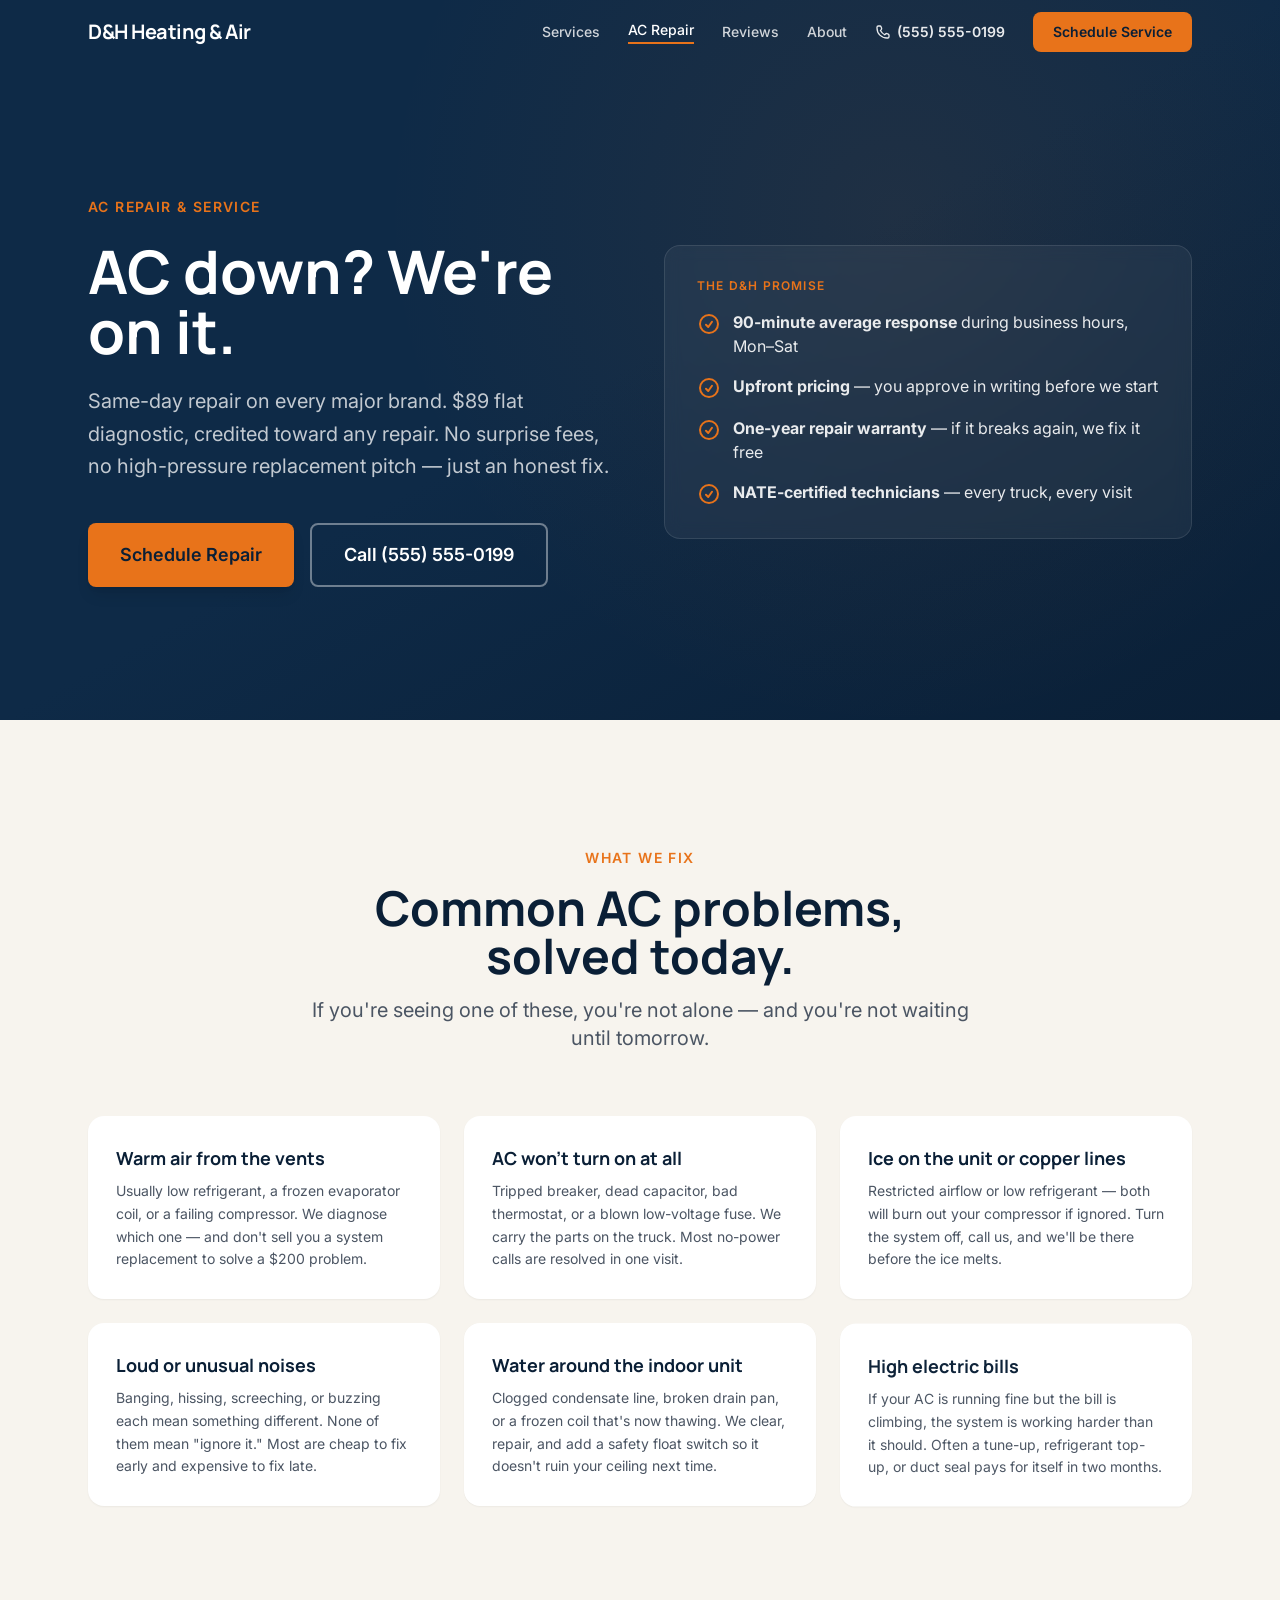
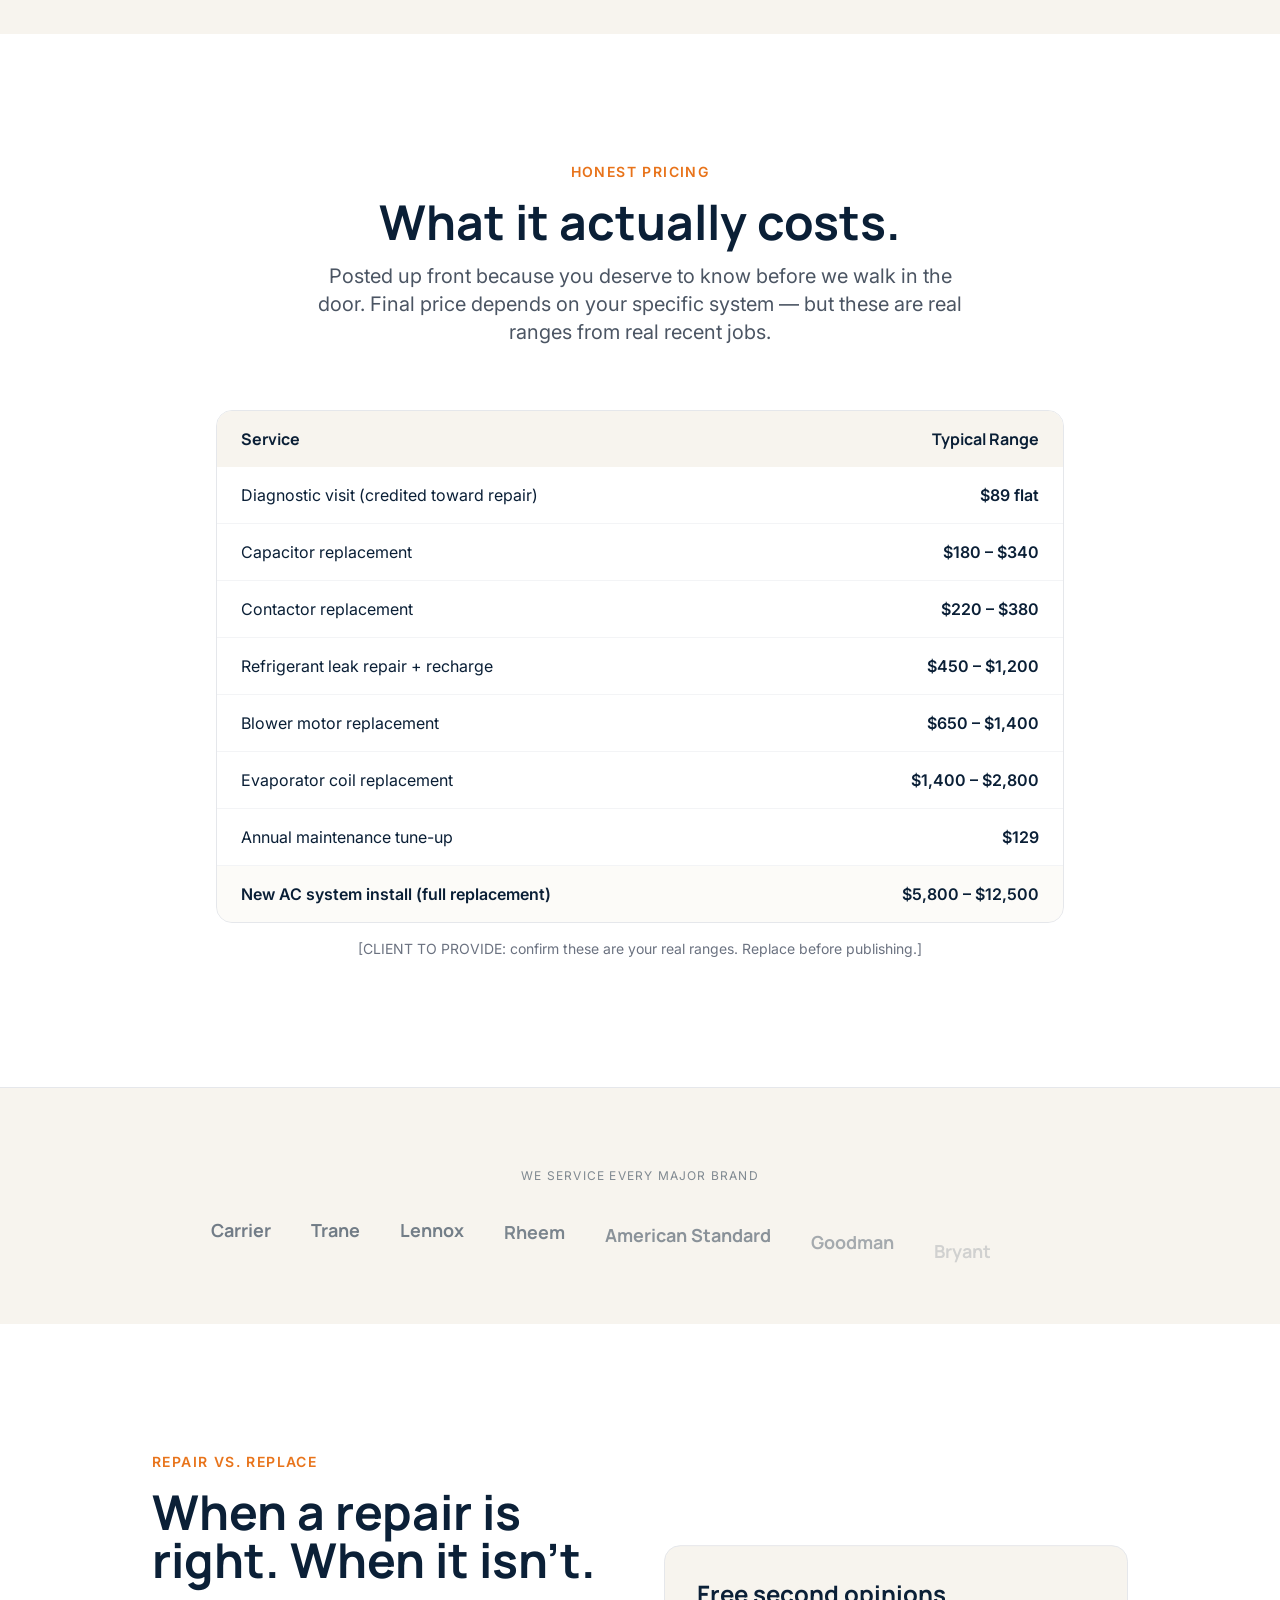
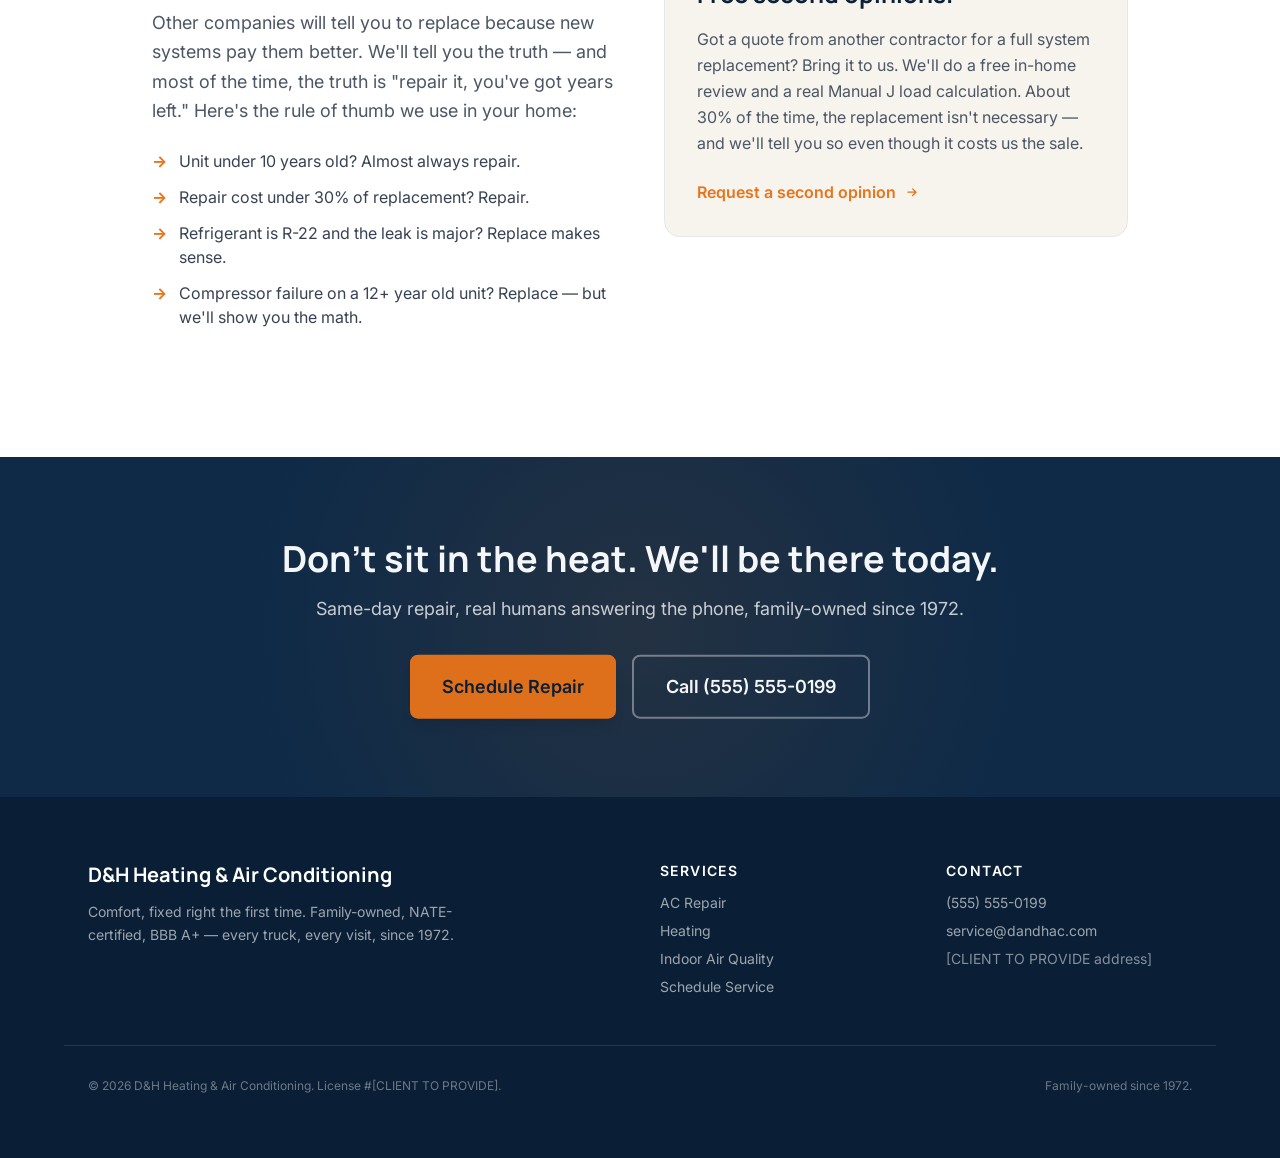
==== projects/dandhac/ac-repair.html @ 397e99d6 "Add dandhac.com redesign — 3-page HVAC trust direction Three pages share a common header/footer/desi" ====
<!DOCTYPE html>
<html lang="en">
<head>
  <meta charset="UTF-8" />
  <meta name="viewport" content="width=device-width, initial-scale=1.0" />
  <meta name="description" content="Same-day AC repair on every major brand. $89 flat diagnostic. NATE-certified technicians. Family-owned since 1972." />
  <title>AC Repair — D&H Heating & Air Conditioning</title>

  <link rel="preconnect" href="https://fonts.googleapis.com" />
  <link rel="preconnect" href="https://fonts.gstatic.com" crossorigin />
  <link href="https://fonts.googleapis.com/css2?family=Manrope:wght@600;700;800&family=Inter:wght@400;500;600;700&display=swap" rel="stylesheet" />

  <link rel="stylesheet" href="./styles.css" />

  <style>
    html { scroll-behavior: smooth; }
    body { font-family: 'Inter', system-ui, sans-serif; background: #F7F4EE; color: #0A1F36; }
    .font-display { font-family: 'Manrope', system-ui, sans-serif; }
    #site-header { transition: background-color 250ms ease, backdrop-filter 250ms ease, border-color 250ms ease; }
    #site-header.scrolled { background-color: rgba(0,0,0,0.55); backdrop-filter: blur(12px); border-bottom-color: rgba(255,255,255,0.08); }
    @media (prefers-reduced-motion: reduce) {
      *, *::before, *::after { animation-duration: 0.01ms !important; transition-duration: 0.01ms !important; scroll-behavior: auto !important; }
      [data-anim], [data-reveal], [data-reveal] *, [data-stagger] > * { opacity: 1 !important; transform: none !important; }
    }
  </style>
</head>
<body class="antialiased">

<!-- HEADER (shared) -->
<header id="site-header" class="fixed top-0 inset-x-0 z-50 border-b border-transparent">
  <nav class="max-w-6xl mx-auto px-4 md:px-6 h-16 flex items-center justify-between">
    <a href="./index.html" class="font-display text-xl font-bold text-white tracking-tight">D&amp;H Heating &amp; Air</a>
    <div class="hidden md:flex items-center gap-7">
      <a href="./index.html#services" class="text-white/80 hover:text-white text-sm font-medium">Services</a>
      <a href="./ac-repair.html" class="text-white text-sm font-medium border-b-2 border-brand-accent pb-0.5">AC Repair</a>
      <a href="./index.html#proof" class="text-white/80 hover:text-white text-sm font-medium">Reviews</a>
      <a href="./index.html#about" class="text-white/80 hover:text-white text-sm font-medium">About</a>
      <a href="tel:+15555550199" class="text-white/90 hover:text-white text-sm font-semibold flex items-center gap-1.5">
        <svg class="w-4 h-4" fill="none" stroke="currentColor" viewBox="0 0 24 24"><path stroke-linecap="round" stroke-linejoin="round" stroke-width="2" d="M3 5a2 2 0 012-2h2.28a2 2 0 011.9 1.37l.7 2.09a2 2 0 01-.45 2.02l-1.27 1.27a16 16 0 006.4 6.4l1.27-1.27a2 2 0 012.02-.45l2.09.7A2 2 0 0121 16.72V19a2 2 0 01-2 2h-1C9.6 21 3 14.4 3 6V5z"/></svg>
        (555) 555-0199
      </a>
      <a href="./schedule.html" class="bg-brand-accent text-brand-dark px-5 py-2.5 rounded-lg text-sm font-semibold hover:scale-105 transition-transform duration-200">Schedule Service</a>
    </div>
    <button id="mobile-menu-btn" class="md:hidden text-white p-2 -mr-2" aria-label="Open menu" aria-expanded="false">
      <svg class="w-6 h-6" fill="none" stroke="currentColor" viewBox="0 0 24 24"><path stroke-linecap="round" stroke-linejoin="round" stroke-width="2" d="M4 6h16M4 12h16M4 18h16"/></svg>
    </button>
  </nav>
  <div id="mobile-menu-panel" class="hidden md:hidden bg-brand-dark/95 backdrop-blur border-t border-white/10">
    <div class="px-4 py-4 space-y-1">
      <a href="./index.html#services" class="block py-3 text-white/85 border-b border-white/10">Services</a>
      <a href="./ac-repair.html" class="block py-3 text-white border-b border-white/10">AC Repair</a>
      <a href="./index.html#proof" class="block py-3 text-white/85 border-b border-white/10">Reviews</a>
      <a href="./index.html#about" class="block py-3 text-white/85 border-b border-white/10">About</a>
      <a href="tel:+15555550199" class="block py-3 text-white/85 border-b border-white/10 font-semibold">Call (555) 555-0199</a>
      <a href="./schedule.html" class="block mt-3 bg-brand-accent text-brand-dark text-center px-5 py-3 rounded-lg font-semibold">Schedule Service</a>
    </div>
  </div>
</header>

<!-- HERO — service-specific -->
<section class="relative min-h-[80svh] flex items-center bg-brand-primary text-white overflow-hidden pt-16">
  <div class="absolute inset-0 bg-gradient-to-br from-brand-primary via-brand-primary to-brand-dark"></div>
  <div class="absolute inset-0 opacity-30" style="background-image: radial-gradient(circle at 70% 30%, #E8731A44 0%, transparent 50%);"></div>

  <div class="relative max-w-6xl mx-auto px-4 md:px-6 py-20 md:py-28 w-full grid md:grid-cols-2 gap-12 items-center">
    <div>
      <p class="text-brand-accent text-sm font-semibold uppercase tracking-widest mb-6" data-anim="eyebrow">AC Repair &amp; Service</p>
      <h1 class="font-display text-5xl md:text-6xl font-bold leading-tight mb-6" data-anim="headline">
        AC down? We're on it.
      </h1>
      <p class="text-xl text-white/75 mb-10 leading-relaxed" data-anim="sub">
        Same-day repair on every major brand. $89 flat diagnostic, credited toward any repair. No surprise fees, no high-pressure replacement pitch — just an honest fix.
      </p>
      <div class="flex flex-wrap gap-4" data-anim="cta">
        <a href="./schedule.html" class="inline-flex items-center justify-center bg-brand-accent text-brand-dark font-semibold px-8 py-4 rounded-lg text-lg hover:scale-105 transition-transform shadow-lg min-h-[48px]">
          Schedule Repair
        </a>
        <a href="tel:+15555550199" class="inline-flex items-center justify-center border-2 border-white/40 text-white font-semibold px-8 py-4 rounded-lg text-lg hover:bg-white hover:text-brand-dark transition-colors min-h-[48px]">
          Call (555) 555-0199
        </a>
      </div>
    </div>

    <!-- "Promise" card -->
    <div class="bg-white/5 backdrop-blur border border-white/10 rounded-2xl p-8" data-anim="cta">
      <p class="text-brand-accent text-xs font-semibold uppercase tracking-widest mb-4">The D&amp;H Promise</p>
      <ul class="space-y-4 text-white/90">
        <li class="flex gap-3">
          <svg class="w-6 h-6 flex-shrink-0 mt-0.5" fill="none" stroke="#E8731A" stroke-width="2" viewBox="0 0 24 24"><path stroke-linecap="round" stroke-linejoin="round" d="M9 12.75L11.25 15 15 9.75M21 12a9 9 0 11-18 0 9 9 0 0118 0z"/></svg>
          <div><strong>90-minute average response</strong> during business hours, Mon–Sat</div>
        </li>
        <li class="flex gap-3">
          <svg class="w-6 h-6 flex-shrink-0 mt-0.5" fill="none" stroke="#E8731A" stroke-width="2" viewBox="0 0 24 24"><path stroke-linecap="round" stroke-linejoin="round" d="M9 12.75L11.25 15 15 9.75M21 12a9 9 0 11-18 0 9 9 0 0118 0z"/></svg>
          <div><strong>Upfront pricing</strong> — you approve in writing before we start</div>
        </li>
        <li class="flex gap-3">
          <svg class="w-6 h-6 flex-shrink-0 mt-0.5" fill="none" stroke="#E8731A" stroke-width="2" viewBox="0 0 24 24"><path stroke-linecap="round" stroke-linejoin="round" d="M9 12.75L11.25 15 15 9.75M21 12a9 9 0 11-18 0 9 9 0 0118 0z"/></svg>
          <div><strong>One-year repair warranty</strong> — if it breaks again, we fix it free</div>
        </li>
        <li class="flex gap-3">
          <svg class="w-6 h-6 flex-shrink-0 mt-0.5" fill="none" stroke="#E8731A" stroke-width="2" viewBox="0 0 24 24"><path stroke-linecap="round" stroke-linejoin="round" d="M9 12.75L11.25 15 15 9.75M21 12a9 9 0 11-18 0 9 9 0 0118 0z"/></svg>
          <div><strong>NATE-certified technicians</strong> — every truck, every visit</div>
        </li>
      </ul>
    </div>
  </div>
</section>

<!-- COMMON PROBLEMS -->
<section class="py-24 md:py-32 bg-brand-light">
  <div class="max-w-6xl mx-auto px-4 md:px-6">
    <div class="text-center mb-16 max-w-2xl mx-auto" data-reveal>
      <p class="text-brand-accent text-sm font-semibold uppercase tracking-widest mb-4">What we fix</p>
      <h2 class="font-display text-4xl md:text-5xl font-bold text-brand-dark mb-4">Common AC problems, solved today.</h2>
      <p class="text-xl text-gray-600">If you're seeing one of these, you're not alone — and you're not waiting until tomorrow.</p>
    </div>

    <div class="grid md:grid-cols-2 lg:grid-cols-3 gap-6" data-stagger>
      <article class="bg-white rounded-2xl p-7 shadow-sm hover:shadow-xl hover:-translate-y-1 transition-all duration-300">
        <h3 class="font-display text-lg font-bold text-brand-dark mb-2">Warm air from the vents</h3>
        <p class="text-gray-600 leading-relaxed text-sm">Usually low refrigerant, a frozen evaporator coil, or a failing compressor. We diagnose which one — and don't sell you a system replacement to solve a $200 problem.</p>
      </article>
      <article class="bg-white rounded-2xl p-7 shadow-sm hover:shadow-xl hover:-translate-y-1 transition-all duration-300">
        <h3 class="font-display text-lg font-bold text-brand-dark mb-2">AC won't turn on at all</h3>
        <p class="text-gray-600 leading-relaxed text-sm">Tripped breaker, dead capacitor, bad thermostat, or a blown low-voltage fuse. We carry the parts on the truck. Most no-power calls are resolved in one visit.</p>
      </article>
      <article class="bg-white rounded-2xl p-7 shadow-sm hover:shadow-xl hover:-translate-y-1 transition-all duration-300">
        <h3 class="font-display text-lg font-bold text-brand-dark mb-2">Ice on the unit or copper lines</h3>
        <p class="text-gray-600 leading-relaxed text-sm">Restricted airflow or low refrigerant — both will burn out your compressor if ignored. Turn the system off, call us, and we'll be there before the ice melts.</p>
      </article>
      <article class="bg-white rounded-2xl p-7 shadow-sm hover:shadow-xl hover:-translate-y-1 transition-all duration-300">
        <h3 class="font-display text-lg font-bold text-brand-dark mb-2">Loud or unusual noises</h3>
        <p class="text-gray-600 leading-relaxed text-sm">Banging, hissing, screeching, or buzzing each mean something different. None of them mean "ignore it." Most are cheap to fix early and expensive to fix late.</p>
      </article>
      <article class="bg-white rounded-2xl p-7 shadow-sm hover:shadow-xl hover:-translate-y-1 transition-all duration-300">
        <h3 class="font-display text-lg font-bold text-brand-dark mb-2">Water around the indoor unit</h3>
        <p class="text-gray-600 leading-relaxed text-sm">Clogged condensate line, broken drain pan, or a frozen coil that's now thawing. We clear, repair, and add a safety float switch so it doesn't ruin your ceiling next time.</p>
      </article>
      <article class="bg-white rounded-2xl p-7 shadow-sm hover:shadow-xl hover:-translate-y-1 transition-all duration-300">
        <h3 class="font-display text-lg font-bold text-brand-dark mb-2">High electric bills</h3>
        <p class="text-gray-600 leading-relaxed text-sm">If your AC is running fine but the bill is climbing, the system is working harder than it should. Often a tune-up, refrigerant top-up, or duct seal pays for itself in two months.</p>
      </article>
    </div>
  </div>
</section>

<!-- PRICING TRANSPARENCY -->
<section class="py-24 md:py-32 bg-white">
  <div class="max-w-4xl mx-auto px-4 md:px-6">
    <div class="text-center mb-16" data-reveal>
      <p class="text-brand-accent text-sm font-semibold uppercase tracking-widest mb-4">Honest pricing</p>
      <h2 class="font-display text-4xl md:text-5xl font-bold text-brand-dark mb-4">What it actually costs.</h2>
      <p class="text-xl text-gray-600 max-w-2xl mx-auto">Posted up front because you deserve to know before we walk in the door. Final price depends on your specific system — but these are real ranges from real recent jobs.</p>
    </div>

    <div class="border border-gray-200 rounded-2xl overflow-hidden" data-reveal>
      <table class="w-full text-left">
        <thead class="bg-brand-light">
          <tr>
            <th class="px-6 py-4 font-display font-bold text-brand-dark">Service</th>
            <th class="px-6 py-4 font-display font-bold text-brand-dark text-right">Typical Range</th>
          </tr>
        </thead>
        <tbody class="divide-y divide-gray-100">
          <tr><td class="px-6 py-4">Diagnostic visit (credited toward repair)</td><td class="px-6 py-4 text-right font-semibold">$89 flat</td></tr>
          <tr><td class="px-6 py-4">Capacitor replacement</td><td class="px-6 py-4 text-right font-semibold">$180 – $340</td></tr>
          <tr><td class="px-6 py-4">Contactor replacement</td><td class="px-6 py-4 text-right font-semibold">$220 – $380</td></tr>
          <tr><td class="px-6 py-4">Refrigerant leak repair + recharge</td><td class="px-6 py-4 text-right font-semibold">$450 – $1,200</td></tr>
          <tr><td class="px-6 py-4">Blower motor replacement</td><td class="px-6 py-4 text-right font-semibold">$650 – $1,400</td></tr>
          <tr><td class="px-6 py-4">Evaporator coil replacement</td><td class="px-6 py-4 text-right font-semibold">$1,400 – $2,800</td></tr>
          <tr><td class="px-6 py-4">Annual maintenance tune-up</td><td class="px-6 py-4 text-right font-semibold">$129</td></tr>
          <tr class="bg-brand-light/40"><td class="px-6 py-4 font-semibold">New AC system install (full replacement)</td><td class="px-6 py-4 text-right font-semibold">$5,800 – $12,500</td></tr>
        </tbody>
      </table>
    </div>
    <p class="text-sm text-gray-500 mt-4 text-center">[CLIENT TO PROVIDE: confirm these are your real ranges. Replace before publishing.]</p>
  </div>
</section>

<!-- BRANDS WE SERVICE -->
<section class="py-20 bg-brand-light border-t border-gray-200">
  <div class="max-w-6xl mx-auto px-4 md:px-6">
    <p class="text-center text-xs text-brand-dark/50 uppercase tracking-widest mb-8" data-reveal>We service every major brand</p>
    <div class="flex flex-wrap justify-center items-center gap-x-10 gap-y-4 opacity-80" data-stagger>
      <span class="font-display text-lg font-bold text-brand-dark/70">Carrier</span>
      <span class="font-display text-lg font-bold text-brand-dark/70">Trane</span>
      <span class="font-display text-lg font-bold text-brand-dark/70">Lennox</span>
      <span class="font-display text-lg font-bold text-brand-dark/70">Rheem</span>
      <span class="font-display text-lg font-bold text-brand-dark/70">American Standard</span>
      <span class="font-display text-lg font-bold text-brand-dark/70">Goodman</span>
      <span class="font-display text-lg font-bold text-brand-dark/70">Bryant</span>
      <span class="font-display text-lg font-bold text-brand-dark/70">York</span>
    </div>
  </div>
</section>

<!-- REPAIR vs REPLACE -->
<section class="py-24 md:py-32 bg-white">
  <div class="max-w-5xl mx-auto px-4 md:px-6 grid md:grid-cols-2 gap-12 items-center">
    <div data-reveal>
      <p class="text-brand-accent text-sm font-semibold uppercase tracking-widest mb-4">Repair vs. replace</p>
      <h2 class="font-display text-4xl md:text-5xl font-bold text-brand-dark mb-6 leading-tight">When a repair is right. When it isn't.</h2>
      <p class="text-lg text-gray-600 leading-relaxed mb-6">Other companies will tell you to replace because new systems pay them better. We'll tell you the truth — and most of the time, the truth is "repair it, you've got years left." Here's the rule of thumb we use in your home:</p>
      <ul class="space-y-3 text-gray-700">
        <li class="flex gap-3"><span class="text-brand-accent font-bold">→</span> Unit under 10 years old? Almost always repair.</li>
        <li class="flex gap-3"><span class="text-brand-accent font-bold">→</span> Repair cost under 30% of replacement? Repair.</li>
        <li class="flex gap-3"><span class="text-brand-accent font-bold">→</span> Refrigerant is R-22 and the leak is major? Replace makes sense.</li>
        <li class="flex gap-3"><span class="text-brand-accent font-bold">→</span> Compressor failure on a 12+ year old unit? Replace — but we'll show you the math.</li>
      </ul>
    </div>
    <div class="bg-brand-light rounded-2xl p-8 border border-gray-200" data-reveal>
      <p class="font-display text-2xl font-bold text-brand-dark mb-4">Free second opinions.</p>
      <p class="text-gray-600 leading-relaxed mb-6">Got a quote from another contractor for a full system replacement? Bring it to us. We'll do a free in-home review and a real Manual J load calculation. About 30% of the time, the replacement isn't necessary — and we'll tell you so even though it costs us the sale.</p>
      <a href="./schedule.html" class="inline-flex items-center gap-2 font-semibold text-brand-accent hover:gap-3 transition-all">
        Request a second opinion
        <svg class="w-4 h-4" fill="none" stroke="currentColor" stroke-width="2" viewBox="0 0 24 24"><path stroke-linecap="round" stroke-linejoin="round" d="M13 7l5 5m0 0l-5 5m5-5H6"/></svg>
      </a>
    </div>
  </div>
</section>

<!-- CTA STRIP -->
<section class="py-20 bg-brand-primary text-white relative overflow-hidden">
  <div class="absolute inset-0 opacity-30" style="background-image: radial-gradient(circle at 50% 50%, #E8731A55 0%, transparent 60%);"></div>
  <div class="relative max-w-3xl mx-auto px-4 md:px-6 text-center">
    <h2 class="font-display text-3xl md:text-4xl font-bold mb-4" data-reveal>Don't sit in the heat. We'll be there today.</h2>
    <p class="text-white/80 text-lg mb-8" data-reveal>Same-day repair, real humans answering the phone, family-owned since 1972.</p>
    <div class="flex flex-wrap justify-center gap-4" data-reveal>
      <a href="./schedule.html" class="bg-brand-accent text-brand-dark font-semibold px-8 py-4 rounded-lg text-lg hover:scale-105 transition-transform shadow-lg min-h-[48px] inline-flex items-center">Schedule Repair</a>
      <a href="tel:+15555550199" class="border-2 border-white/40 text-white font-semibold px-8 py-4 rounded-lg text-lg hover:bg-white hover:text-brand-dark transition-colors min-h-[48px] inline-flex items-center">Call (555) 555-0199</a>
    </div>
  </div>
</section>

<!-- FOOTER (shared) -->
<footer class="bg-brand-dark text-white/60 py-16">
  <div class="max-w-6xl mx-auto px-4 md:px-6 grid md:grid-cols-4 gap-10">
    <div class="md:col-span-2">
      <p class="font-display text-xl font-bold text-white mb-3">D&amp;H Heating &amp; Air Conditioning</p>
      <p class="text-sm leading-relaxed max-w-sm">Comfort, fixed right the first time. Family-owned, NATE-certified, BBB A+ — every truck, every visit, since 1972.</p>
    </div>
    <div>
      <p class="text-white font-semibold mb-3 text-sm uppercase tracking-widest">Services</p>
      <ul class="space-y-2 text-sm">
        <li><a href="./ac-repair.html" class="hover:text-white">AC Repair</a></li>
        <li><a href="./index.html#services" class="hover:text-white">Heating</a></li>
        <li><a href="./index.html#services" class="hover:text-white">Indoor Air Quality</a></li>
        <li><a href="./schedule.html" class="hover:text-white">Schedule Service</a></li>
      </ul>
    </div>
    <div>
      <p class="text-white font-semibold mb-3 text-sm uppercase tracking-widest">Contact</p>
      <ul class="space-y-2 text-sm">
        <li><a href="tel:+15555550199" class="hover:text-white">(555) 555-0199</a></li>
        <li><a href="mailto:service@dandhac.com" class="hover:text-white">service@dandhac.com</a></li>
        <li class="text-white/50">[CLIENT TO PROVIDE address]</li>
      </ul>
    </div>
  </div>
  <div class="max-w-6xl mx-auto px-4 md:px-6 mt-12 pt-8 border-t border-white/10 text-xs text-white/40 flex flex-wrap justify-between gap-2">
    <p>© 2026 D&amp;H Heating &amp; Air Conditioning. License #[CLIENT TO PROVIDE].</p>
    <p>Family-owned since 1972.</p>
  </div>
</footer>

<script src="./vendor-gsap.min.js"></script>
<script src="./vendor-scrolltrigger.min.js"></script>
<script src="./main.js"></script>
</body>
</html>
---- projects/dandhac/styles.css ----
*,:after,:before{--tw-border-spacing-x:0;--tw-border-spacing-y:0;--tw-translate-x:0;--tw-translate-y:0;--tw-rotate:0;--tw-skew-x:0;--tw-skew-y:0;--tw-scale-x:1;--tw-scale-y:1;--tw-pan-x: ;--tw-pan-y: ;--tw-pinch-zoom: ;--tw-scroll-snap-strictness:proximity;--tw-gradient-from-position: ;--tw-gradient-via-position: ;--tw-gradient-to-position: ;--tw-ordinal: ;--tw-slashed-zero: ;--tw-numeric-figure: ;--tw-numeric-spacing: ;--tw-numeric-fraction: ;--tw-ring-inset: ;--tw-ring-offset-width:0px;--tw-ring-offset-color:#fff;--tw-ring-color:rgba(59,130,246,.5);--tw-ring-offset-shadow:0 0 #0000;--tw-ring-shadow:0 0 #0000;--tw-shadow:0 0 #0000;--tw-shadow-colored:0 0 #0000;--tw-blur: ;--tw-brightness: ;--tw-contrast: ;--tw-grayscale: ;--tw-hue-rotate: ;--tw-invert: ;--tw-saturate: ;--tw-sepia: ;--tw-drop-shadow: ;--tw-backdrop-blur: ;--tw-backdrop-brightness: ;--tw-backdrop-contrast: ;--tw-backdrop-grayscale: ;--tw-backdrop-hue-rotate: ;--tw-backdrop-invert: ;--tw-backdrop-opacity: ;--tw-backdrop-saturate: ;--tw-backdrop-sepia: ;--tw-contain-size: ;--tw-contain-layout: ;--tw-contain-paint: ;--tw-contain-style: }::backdrop{--tw-border-spacing-x:0;--tw-border-spacing-y:0;--tw-translate-x:0;--tw-translate-y:0;--tw-rotate:0;--tw-skew-x:0;--tw-skew-y:0;--tw-scale-x:1;--tw-scale-y:1;--tw-pan-x: ;--tw-pan-y: ;--tw-pinch-zoom: ;--tw-scroll-snap-strictness:proximity;--tw-gradient-from-position: ;--tw-gradient-via-position: ;--tw-gradient-to-position: ;--tw-ordinal: ;--tw-slashed-zero: ;--tw-numeric-figure: ;--tw-numeric-spacing: ;--tw-numeric-fraction: ;--tw-ring-inset: ;--tw-ring-offset-width:0px;--tw-ring-offset-color:#fff;--tw-ring-color:rgba(59,130,246,.5);--tw-ring-offset-shadow:0 0 #0000;--tw-ring-shadow:0 0 #0000;--tw-shadow:0 0 #0000;--tw-shadow-colored:0 0 #0000;--tw-blur: ;--tw-brightness: ;--tw-contrast: ;--tw-grayscale: ;--tw-hue-rotate: ;--tw-invert: ;--tw-saturate: ;--tw-sepia: ;--tw-drop-shadow: ;--tw-backdrop-blur: ;--tw-backdrop-brightness: ;--tw-backdrop-contrast: ;--tw-backdrop-grayscale: ;--tw-backdrop-hue-rotate: ;--tw-backdrop-invert: ;--tw-backdrop-opacity: ;--tw-backdrop-saturate: ;--tw-backdrop-sepia: ;--tw-contain-size: ;--tw-contain-layout: ;--tw-contain-paint: ;--tw-contain-style: }/*! tailwindcss v3.4.19 | MIT License | https://tailwindcss.com*/*,:after,:before{box-sizing:border-box;border:0 solid #e5e7eb}:after,:before{--tw-content:""}:host,html{line-height:1.5;-webkit-text-size-adjust:100%;-moz-tab-size:4;-o-tab-size:4;tab-size:4;font-family:ui-sans-serif,system-ui,sans-serif,Apple Color Emoji,Segoe UI Emoji,Segoe UI Symbol,Noto Color Emoji;font-feature-settings:normal;font-variation-settings:normal;-webkit-tap-highlight-color:transparent}body{margin:0;line-height:inherit}hr{height:0;color:inherit;border-top-width:1px}abbr:where([title]){-webkit-text-decoration:underline dotted;text-decoration:underline dotted}h1,h2,h3,h4,h5,h6{font-size:inherit;font-weight:inherit}a{color:inherit;text-decoration:inherit}b,strong{font-weight:bolder}code,kbd,pre,samp{font-family:ui-monospace,SFMono-Regular,Menlo,Monaco,Consolas,Liberation Mono,Courier New,monospace;font-feature-settings:normal;font-variation-settings:normal;font-size:1em}small{font-size:80%}sub,sup{font-size:75%;line-height:0;position:relative;vertical-align:baseline}sub{bottom:-.25em}sup{top:-.5em}table{text-indent:0;border-color:inherit;border-collapse:collapse}button,input,optgroup,select,textarea{font-family:inherit;font-feature-settings:inherit;font-variation-settings:inherit;font-size:100%;font-weight:inherit;line-height:inherit;letter-spacing:inherit;color:inherit;margin:0;padding:0}button,select{text-transform:none}button,input:where([type=button]),input:where([type=reset]),input:where([type=submit]){-webkit-appearance:button;background-color:transparent;background-image:none}:-moz-focusring{outline:auto}:-moz-ui-invalid{box-shadow:none}progress{vertical-align:baseline}::-webkit-inner-spin-button,::-webkit-outer-spin-button{height:auto}[type=search]{-webkit-appearance:textfield;outline-offset:-2px}::-webkit-search-decoration{-webkit-appearance:none}::-webkit-file-upload-button{-webkit-appearance:button;font:inherit}summary{display:list-item}blockquote,dd,dl,figure,h1,h2,h3,h4,h5,h6,hr,p,pre{margin:0}fieldset{margin:0}fieldset,legend{padding:0}menu,ol,ul{list-style:none;margin:0;padding:0}dialog{padding:0}textarea{resize:vertical}input::-moz-placeholder,textarea::-moz-placeholder{opacity:1;color:#9ca3af}input::placeholder,textarea::placeholder{opacity:1;color:#9ca3af}[role=button],button{cursor:pointer}:disabled{cursor:default}audio,canvas,embed,iframe,img,object,svg,video{display:block;vertical-align:middle}img,video{max-width:100%;height:auto}[hidden]:where(:not([hidden=until-found])){display:none}.sr-only{position:absolute;width:1px;height:1px;padding:0;margin:-1px;overflow:hidden;clip:rect(0,0,0,0);white-space:nowrap;border-width:0}.fixed{position:fixed}.absolute{position:absolute}.relative{position:relative}.inset-0{inset:0}.inset-x-0{left:0;right:0}.top-0{top:0}.z-10{z-index:10}.z-50{z-index:50}.mx-auto{margin-left:auto;margin-right:auto}.-mr-2{margin-right:-.5rem}.-mt-16{margin-top:-4rem}.mb-1\.5{margin-bottom:.375rem}.mb-10{margin-bottom:2.5rem}.mb-12{margin-bottom:3rem}.mb-16{margin-bottom:4rem}.mb-2{margin-bottom:.5rem}.mb-3{margin-bottom:.75rem}.mb-4{margin-bottom:1rem}.mb-5{margin-bottom:1.25rem}.mb-6{margin-bottom:1.5rem}.mb-8{margin-bottom:2rem}.ml-2{margin-left:.5rem}.mt-0\.5{margin-top:.125rem}.mt-12{margin-top:3rem}.mt-20{margin-top:5rem}.mt-3{margin-top:.75rem}.mt-4{margin-top:1rem}.mt-8{margin-top:2rem}.block{display:block}.flex{display:flex}.inline-flex{display:inline-flex}.table{display:table}.grid{display:grid}.hidden{display:none}.aspect-\[4\/5\]{aspect-ratio:4/5}.h-10{height:2.5rem}.h-12{height:3rem}.h-14{height:3.5rem}.h-16{height:4rem}.h-4{height:1rem}.h-5{height:1.25rem}.h-6{height:1.5rem}.h-7{height:1.75rem}.min-h-\[100svh\]{min-height:100svh}.min-h-\[48px\]{min-height:48px}.min-h-\[80svh\]{min-height:80svh}.w-10{width:2.5rem}.w-12{width:3rem}.w-14{width:3.5rem}.w-4{width:1rem}.w-5{width:1.25rem}.w-6{width:1.5rem}.w-7{width:1.75rem}.w-full{width:100%}.max-w-2xl{max-width:42rem}.max-w-3xl{max-width:48rem}.max-w-4xl{max-width:56rem}.max-w-5xl{max-width:64rem}.max-w-6xl{max-width:72rem}.max-w-sm{max-width:24rem}.max-w-xl{max-width:36rem}.flex-shrink-0{flex-shrink:0}.translate-y-4{--tw-translate-y:1rem}.translate-y-4,.translate-y-6{transform:translate(var(--tw-translate-x),var(--tw-translate-y)) rotate(var(--tw-rotate)) skewX(var(--tw-skew-x)) skewY(var(--tw-skew-y)) scaleX(var(--tw-scale-x)) scaleY(var(--tw-scale-y))}.translate-y-6{--tw-translate-y:1.5rem}.transform{transform:translate(var(--tw-translate-x),var(--tw-translate-y)) rotate(var(--tw-rotate)) skewX(var(--tw-skew-x)) skewY(var(--tw-skew-y)) scaleX(var(--tw-scale-x)) scaleY(var(--tw-scale-y))}.cursor-pointer{cursor:pointer}.resize-none{resize:none}.grid-cols-1{grid-template-columns:repeat(1,minmax(0,1fr))}.grid-cols-2{grid-template-columns:repeat(2,minmax(0,1fr))}.flex-col{flex-direction:column}.flex-wrap{flex-wrap:wrap}.items-start{align-items:flex-start}.items-center{align-items:center}.justify-center{justify-content:center}.justify-between{justify-content:space-between}.gap-1{gap:.25rem}.gap-1\.5{gap:.375rem}.gap-10{gap:2.5rem}.gap-12{gap:3rem}.gap-2{gap:.5rem}.gap-3{gap:.75rem}.gap-4{gap:1rem}.gap-5{gap:1.25rem}.gap-6{gap:1.5rem}.gap-7{gap:1.75rem}.gap-8{gap:2rem}.gap-x-10{-moz-column-gap:2.5rem;column-gap:2.5rem}.gap-y-4{row-gap:1rem}.gap-y-6{row-gap:1.5rem}.-space-x-2>:not([hidden])~:not([hidden]){--tw-space-x-reverse:0;margin-right:calc(-.5rem*var(--tw-space-x-reverse));margin-left:calc(-.5rem*(1 - var(--tw-space-x-reverse)))}.space-y-1>:not([hidden])~:not([hidden]){--tw-space-y-reverse:0;margin-top:calc(.25rem*(1 - var(--tw-space-y-reverse)));margin-bottom:calc(.25rem*var(--tw-space-y-reverse))}.space-y-1\.5>:not([hidden])~:not([hidden]){--tw-space-y-reverse:0;margin-top:calc(.375rem*(1 - var(--tw-space-y-reverse)));margin-bottom:calc(.375rem*var(--tw-space-y-reverse))}.space-y-2>:not([hidden])~:not([hidden]){--tw-space-y-reverse:0;margin-top:calc(.5rem*(1 - var(--tw-space-y-reverse)));margin-bottom:calc(.5rem*var(--tw-space-y-reverse))}.space-y-3>:not([hidden])~:not([hidden]){--tw-space-y-reverse:0;margin-top:calc(.75rem*(1 - var(--tw-space-y-reverse)));margin-bottom:calc(.75rem*var(--tw-space-y-reverse))}.space-y-4>:not([hidden])~:not([hidden]){--tw-space-y-reverse:0;margin-top:calc(1rem*(1 - var(--tw-space-y-reverse)));margin-bottom:calc(1rem*var(--tw-space-y-reverse))}.divide-y>:not([hidden])~:not([hidden]){--tw-divide-y-reverse:0;border-top-width:calc(1px*(1 - var(--tw-divide-y-reverse)));border-bottom-width:calc(1px*var(--tw-divide-y-reverse))}.divide-gray-100>:not([hidden])~:not([hidden]){--tw-divide-opacity:1;border-color:rgb(243 244 246/var(--tw-divide-opacity,1))}.overflow-hidden{overflow:hidden}.rounded{border-radius:.25rem}.rounded-2xl{border-radius:1rem}.rounded-full{border-radius:9999px}.rounded-lg{border-radius:.5rem}.rounded-xl{border-radius:.75rem}.border{border-width:1px}.border-2{border-width:2px}.border-b{border-bottom-width:1px}.border-b-2{border-bottom-width:2px}.border-l-4{border-left-width:4px}.border-t{border-top-width:1px}.border-brand-accent{--tw-border-opacity:1;border-color:rgb(232 115 26/var(--tw-border-opacity,1))}.border-brand-primary{--tw-border-opacity:1;border-color:rgb(14 42 71/var(--tw-border-opacity,1))}.border-gray-200{--tw-border-opacity:1;border-color:rgb(229 231 235/var(--tw-border-opacity,1))}.border-gray-300{--tw-border-opacity:1;border-color:rgb(209 213 219/var(--tw-border-opacity,1))}.border-transparent{border-color:transparent}.border-white\/10{border-color:hsla(0,0%,100%,.1)}.border-white\/20{border-color:hsla(0,0%,100%,.2)}.border-white\/40{border-color:hsla(0,0%,100%,.4)}.border-white\/5{border-color:hsla(0,0%,100%,.05)}.bg-brand-accent{--tw-bg-opacity:1;background-color:rgb(232 115 26/var(--tw-bg-opacity,1))}.bg-brand-accent\/10{background-color:rgba(232,115,26,.1)}.bg-brand-accent\/15{background-color:rgba(232,115,26,.15)}.bg-brand-accent\/30{background-color:rgba(232,115,26,.3)}.bg-brand-accent\/50{background-color:rgba(232,115,26,.5)}.bg-brand-accent\/70{background-color:rgba(232,115,26,.7)}.bg-brand-dark{--tw-bg-opacity:1;background-color:rgb(10 31 54/var(--tw-bg-opacity,1))}.bg-brand-dark\/95{background-color:rgba(10,31,54,.95)}.bg-brand-light{--tw-bg-opacity:1;background-color:rgb(247 244 238/var(--tw-bg-opacity,1))}.bg-brand-light\/40{background-color:hsla(40,36%,95%,.4)}.bg-brand-primary{--tw-bg-opacity:1;background-color:rgb(14 42 71/var(--tw-bg-opacity,1))}.bg-white{--tw-bg-opacity:1;background-color:rgb(255 255 255/var(--tw-bg-opacity,1))}.bg-white\/15{background-color:hsla(0,0%,100%,.15)}.bg-white\/5{background-color:hsla(0,0%,100%,.05)}.bg-gradient-to-br{background-image:linear-gradient(to bottom right,var(--tw-gradient-stops))}.bg-gradient-to-tr{background-image:linear-gradient(to top right,var(--tw-gradient-stops))}.from-brand-primary{--tw-gradient-from:#0e2a47 var(--tw-gradient-from-position);--tw-gradient-to:rgba(14,42,71,0) var(--tw-gradient-to-position);--tw-gradient-stops:var(--tw-gradient-from),var(--tw-gradient-to)}.from-brand-primary\/60{--tw-gradient-from:rgba(14,42,71,.6) var(--tw-gradient-from-position);--tw-gradient-to:rgba(14,42,71,0) var(--tw-gradient-to-position);--tw-gradient-stops:var(--tw-gradient-from),var(--tw-gradient-to)}.via-brand-primary{--tw-gradient-to:rgba(14,42,71,0) var(--tw-gradient-to-position);--tw-gradient-stops:var(--tw-gradient-from),#0e2a47 var(--tw-gradient-via-position),var(--tw-gradient-to)}.via-transparent{--tw-gradient-to:transparent var(--tw-gradient-to-position);--tw-gradient-stops:var(--tw-gradient-from),transparent var(--tw-gradient-via-position),var(--tw-gradient-to)}.to-brand-dark{--tw-gradient-to:#0a1f36 var(--tw-gradient-to-position)}.to-transparent{--tw-gradient-to:transparent var(--tw-gradient-to-position)}.p-2{padding:.5rem}.p-3{padding:.75rem}.p-4{padding:1rem}.p-6{padding:1.5rem}.p-7{padding:1.75rem}.p-8{padding:2rem}.px-4{padding-left:1rem;padding-right:1rem}.px-5{padding-left:1.25rem;padding-right:1.25rem}.px-6{padding-left:1.5rem;padding-right:1.5rem}.px-8{padding-left:2rem;padding-right:2rem}.py-12{padding-top:3rem;padding-bottom:3rem}.py-16{padding-top:4rem;padding-bottom:4rem}.py-2{padding-top:.5rem;padding-bottom:.5rem}.py-2\.5{padding-top:.625rem;padding-bottom:.625rem}.py-20{padding-top:5rem;padding-bottom:5rem}.py-24{padding-top:6rem;padding-bottom:6rem}.py-3{padding-top:.75rem;padding-bottom:.75rem}.py-32{padding-top:8rem;padding-bottom:8rem}.py-4{padding-top:1rem;padding-bottom:1rem}.py-5{padding-top:1.25rem;padding-bottom:1.25rem}.pb-0\.5{padding-bottom:.125rem}.pb-16{padding-bottom:4rem}.pb-5{padding-bottom:1.25rem}.pt-16{padding-top:4rem}.pt-24{padding-top:6rem}.pt-8{padding-top:2rem}.text-left{text-align:left}.text-center{text-align:center}.text-right{text-align:right}.font-display{font-family:Manrope,sans-serif}.text-2xl{font-size:1.5rem;line-height:2rem}.text-3xl{font-size:1.875rem;line-height:2.25rem}.text-4xl{font-size:2.25rem;line-height:2.5rem}.text-5xl{font-size:3rem;line-height:1}.text-base{font-size:1rem;line-height:1.5rem}.text-lg{font-size:1.125rem;line-height:1.75rem}.text-sm{font-size:.875rem;line-height:1.25rem}.text-xl{font-size:1.25rem;line-height:1.75rem}.text-xs{font-size:.75rem;line-height:1rem}.font-bold{font-weight:700}.font-light{font-weight:300}.font-medium{font-weight:500}.font-semibold{font-weight:600}.uppercase{text-transform:uppercase}.leading-relaxed{line-height:1.625}.leading-tight{line-height:1.25}.tracking-tight{letter-spacing:-.025em}.tracking-wide{letter-spacing:.025em}.tracking-widest{letter-spacing:.1em}.text-brand-accent{--tw-text-opacity:1;color:rgb(232 115 26/var(--tw-text-opacity,1))}.text-brand-dark{--tw-text-opacity:1;color:rgb(10 31 54/var(--tw-text-opacity,1))}.text-brand-dark\/50{color:rgba(10,31,54,.5)}.text-brand-dark\/70{color:rgba(10,31,54,.7)}.text-gray-500{--tw-text-opacity:1;color:rgb(107 114 128/var(--tw-text-opacity,1))}.text-gray-600{--tw-text-opacity:1;color:rgb(75 85 99/var(--tw-text-opacity,1))}.text-gray-700{--tw-text-opacity:1;color:rgb(55 65 81/var(--tw-text-opacity,1))}.text-gray-900{--tw-text-opacity:1;color:rgb(17 24 39/var(--tw-text-opacity,1))}.text-white{--tw-text-opacity:1;color:rgb(255 255 255/var(--tw-text-opacity,1))}.text-white\/40{color:hsla(0,0%,100%,.4)}.text-white\/50{color:hsla(0,0%,100%,.5)}.text-white\/60{color:hsla(0,0%,100%,.6)}.text-white\/70{color:hsla(0,0%,100%,.7)}.text-white\/75{color:hsla(0,0%,100%,.75)}.text-white\/80{color:hsla(0,0%,100%,.8)}.text-white\/85{color:hsla(0,0%,100%,.85)}.text-white\/90{color:hsla(0,0%,100%,.9)}.underline{text-decoration-line:underline}.antialiased{-webkit-font-smoothing:antialiased;-moz-osx-font-smoothing:grayscale}.opacity-0{opacity:0}.opacity-20{opacity:.2}.opacity-25{opacity:.25}.opacity-30{opacity:.3}.opacity-80{opacity:.8}.shadow-2xl{--tw-shadow:0 25px 50px -12px rgba(0,0,0,.25);--tw-shadow-colored:0 25px 50px -12px var(--tw-shadow-color)}.shadow-2xl,.shadow-lg{box-shadow:var(--tw-ring-offset-shadow,0 0 #0000),var(--tw-ring-shadow,0 0 #0000),var(--tw-shadow)}.shadow-lg{--tw-shadow:0 10px 15px -3px rgba(0,0,0,.1),0 4px 6px -4px rgba(0,0,0,.1);--tw-shadow-colored:0 10px 15px -3px var(--tw-shadow-color),0 4px 6px -4px var(--tw-shadow-color)}.shadow-sm{--tw-shadow:0 1px 2px 0 rgba(0,0,0,.05);--tw-shadow-colored:0 1px 2px 0 var(--tw-shadow-color);box-shadow:var(--tw-ring-offset-shadow,0 0 #0000),var(--tw-ring-shadow,0 0 #0000),var(--tw-shadow)}.outline{outline-style:solid}.blur{--tw-blur:blur(8px);filter:var(--tw-blur) var(--tw-brightness) var(--tw-contrast) var(--tw-grayscale) var(--tw-hue-rotate) var(--tw-invert) var(--tw-saturate) var(--tw-sepia) var(--tw-drop-shadow)}.backdrop-blur{--tw-backdrop-blur:blur(8px)}.backdrop-blur,.backdrop-filter{-webkit-backdrop-filter:var(--tw-backdrop-blur) var(--tw-backdrop-brightness) var(--tw-backdrop-contrast) var(--tw-backdrop-grayscale) var(--tw-backdrop-hue-rotate) var(--tw-backdrop-invert) var(--tw-backdrop-opacity) var(--tw-backdrop-saturate) var(--tw-backdrop-sepia);backdrop-filter:var(--tw-backdrop-blur) var(--tw-backdrop-brightness) var(--tw-backdrop-contrast) var(--tw-backdrop-grayscale) var(--tw-backdrop-hue-rotate) var(--tw-backdrop-invert) var(--tw-backdrop-opacity) var(--tw-backdrop-saturate) var(--tw-backdrop-sepia)}.transition{transition-property:color,background-color,border-color,text-decoration-color,fill,stroke,opacity,box-shadow,transform,filter,-webkit-backdrop-filter;transition-property:color,background-color,border-color,text-decoration-color,fill,stroke,opacity,box-shadow,transform,filter,backdrop-filter;transition-property:color,background-color,border-color,text-decoration-color,fill,stroke,opacity,box-shadow,transform,filter,backdrop-filter,-webkit-backdrop-filter;transition-timing-function:cubic-bezier(.4,0,.2,1);transition-duration:.15s}.transition-all{transition-property:all;transition-timing-function:cubic-bezier(.4,0,.2,1);transition-duration:.15s}.transition-colors{transition-property:color,background-color,border-color,text-decoration-color,fill,stroke;transition-timing-function:cubic-bezier(.4,0,.2,1);transition-duration:.15s}.transition-transform{transition-property:transform;transition-timing-function:cubic-bezier(.4,0,.2,1);transition-duration:.15s}.duration-200{transition-duration:.2s}.duration-300{transition-duration:.3s}.hover\:-translate-y-1:hover{--tw-translate-y:-0.25rem}.hover\:-translate-y-1:hover,.hover\:scale-105:hover{transform:translate(var(--tw-translate-x),var(--tw-translate-y)) rotate(var(--tw-rotate)) skewX(var(--tw-skew-x)) skewY(var(--tw-skew-y)) scaleX(var(--tw-scale-x)) scaleY(var(--tw-scale-y))}.hover\:scale-105:hover{--tw-scale-x:1.05;--tw-scale-y:1.05}.hover\:scale-\[1\.01\]:hover{--tw-scale-x:1.01;--tw-scale-y:1.01}.hover\:scale-\[1\.01\]:hover,.hover\:scale-\[1\.02\]:hover{transform:translate(var(--tw-translate-x),var(--tw-translate-y)) rotate(var(--tw-rotate)) skewX(var(--tw-skew-x)) skewY(var(--tw-skew-y)) scaleX(var(--tw-scale-x)) scaleY(var(--tw-scale-y))}.hover\:scale-\[1\.02\]:hover{--tw-scale-x:1.02;--tw-scale-y:1.02}.hover\:gap-3:hover{gap:.75rem}.hover\:border-brand-accent:hover{--tw-border-opacity:1;border-color:rgb(232 115 26/var(--tw-border-opacity,1))}.hover\:bg-gray-50:hover{--tw-bg-opacity:1;background-color:rgb(249 250 251/var(--tw-bg-opacity,1))}.hover\:bg-white:hover{--tw-bg-opacity:1;background-color:rgb(255 255 255/var(--tw-bg-opacity,1))}.hover\:text-brand-dark:hover{--tw-text-opacity:1;color:rgb(10 31 54/var(--tw-text-opacity,1))}.hover\:text-white:hover{--tw-text-opacity:1;color:rgb(255 255 255/var(--tw-text-opacity,1))}.hover\:shadow-xl:hover{--tw-shadow:0 20px 25px -5px rgba(0,0,0,.1),0 8px 10px -6px rgba(0,0,0,.1);--tw-shadow-colored:0 20px 25px -5px var(--tw-shadow-color),0 8px 10px -6px var(--tw-shadow-color);box-shadow:var(--tw-ring-offset-shadow,0 0 #0000),var(--tw-ring-shadow,0 0 #0000),var(--tw-shadow)}.focus\:outline-none:focus{outline:2px solid transparent;outline-offset:2px}.focus\:ring-2:focus{--tw-ring-offset-shadow:var(--tw-ring-inset) 0 0 0 var(--tw-ring-offset-width) var(--tw-ring-offset-color);--tw-ring-shadow:var(--tw-ring-inset) 0 0 0 calc(2px + var(--tw-ring-offset-width)) var(--tw-ring-color);box-shadow:var(--tw-ring-offset-shadow),var(--tw-ring-shadow),var(--tw-shadow,0 0 #0000)}.group:hover .group-hover\:scale-110{--tw-scale-x:1.1;--tw-scale-y:1.1;transform:translate(var(--tw-translate-x),var(--tw-translate-y)) rotate(var(--tw-rotate)) skewX(var(--tw-skew-x)) skewY(var(--tw-skew-y)) scaleX(var(--tw-scale-x)) scaleY(var(--tw-scale-y))}.has-\[\:checked\]\:border-brand-accent:has(:checked){--tw-border-opacity:1;border-color:rgb(232 115 26/var(--tw-border-opacity,1))}.has-\[\:checked\]\:bg-brand-accent\/10:has(:checked){background-color:rgba(232,115,26,.1)}@media (min-width:640px){.sm\:grid-cols-3{grid-template-columns:repeat(3,minmax(0,1fr))}}@media (min-width:768px){.md\:col-span-2{grid-column:span 2/span 2}.md\:-mt-24{margin-top:-6rem}.md\:flex{display:flex}.md\:hidden{display:none}.md\:grid-cols-2{grid-template-columns:repeat(2,minmax(0,1fr))}.md\:grid-cols-3{grid-template-columns:repeat(3,minmax(0,1fr))}.md\:grid-cols-4{grid-template-columns:repeat(4,minmax(0,1fr))}.md\:flex-row{flex-direction:row}.md\:items-center{align-items:center}.md\:justify-between{justify-content:space-between}.md\:gap-20{gap:5rem}.md\:p-10{padding:2.5rem}.md\:p-8{padding:2rem}.md\:px-6{padding-left:1.5rem;padding-right:1.5rem}.md\:py-20{padding-top:5rem;padding-bottom:5rem}.md\:py-28{padding-top:7rem;padding-bottom:7rem}.md\:py-32{padding-top:8rem;padding-bottom:8rem}.md\:py-40{padding-top:10rem;padding-bottom:10rem}.md\:pb-24{padding-bottom:6rem}.md\:pt-32{padding-top:8rem}.md\:text-2xl{font-size:1.5rem;line-height:2rem}.md\:text-4xl{font-size:2.25rem;line-height:2.5rem}.md\:text-5xl{font-size:3rem;line-height:1}.md\:text-6xl{font-size:3.75rem;line-height:1}.md\:text-7xl{font-size:4.5rem;line-height:1}}@media (min-width:1024px){.lg\:grid-cols-3{grid-template-columns:repeat(3,minmax(0,1fr))}.lg\:grid-cols-\[1fr\2c 360px\]{grid-template-columns:1fr 360px}}
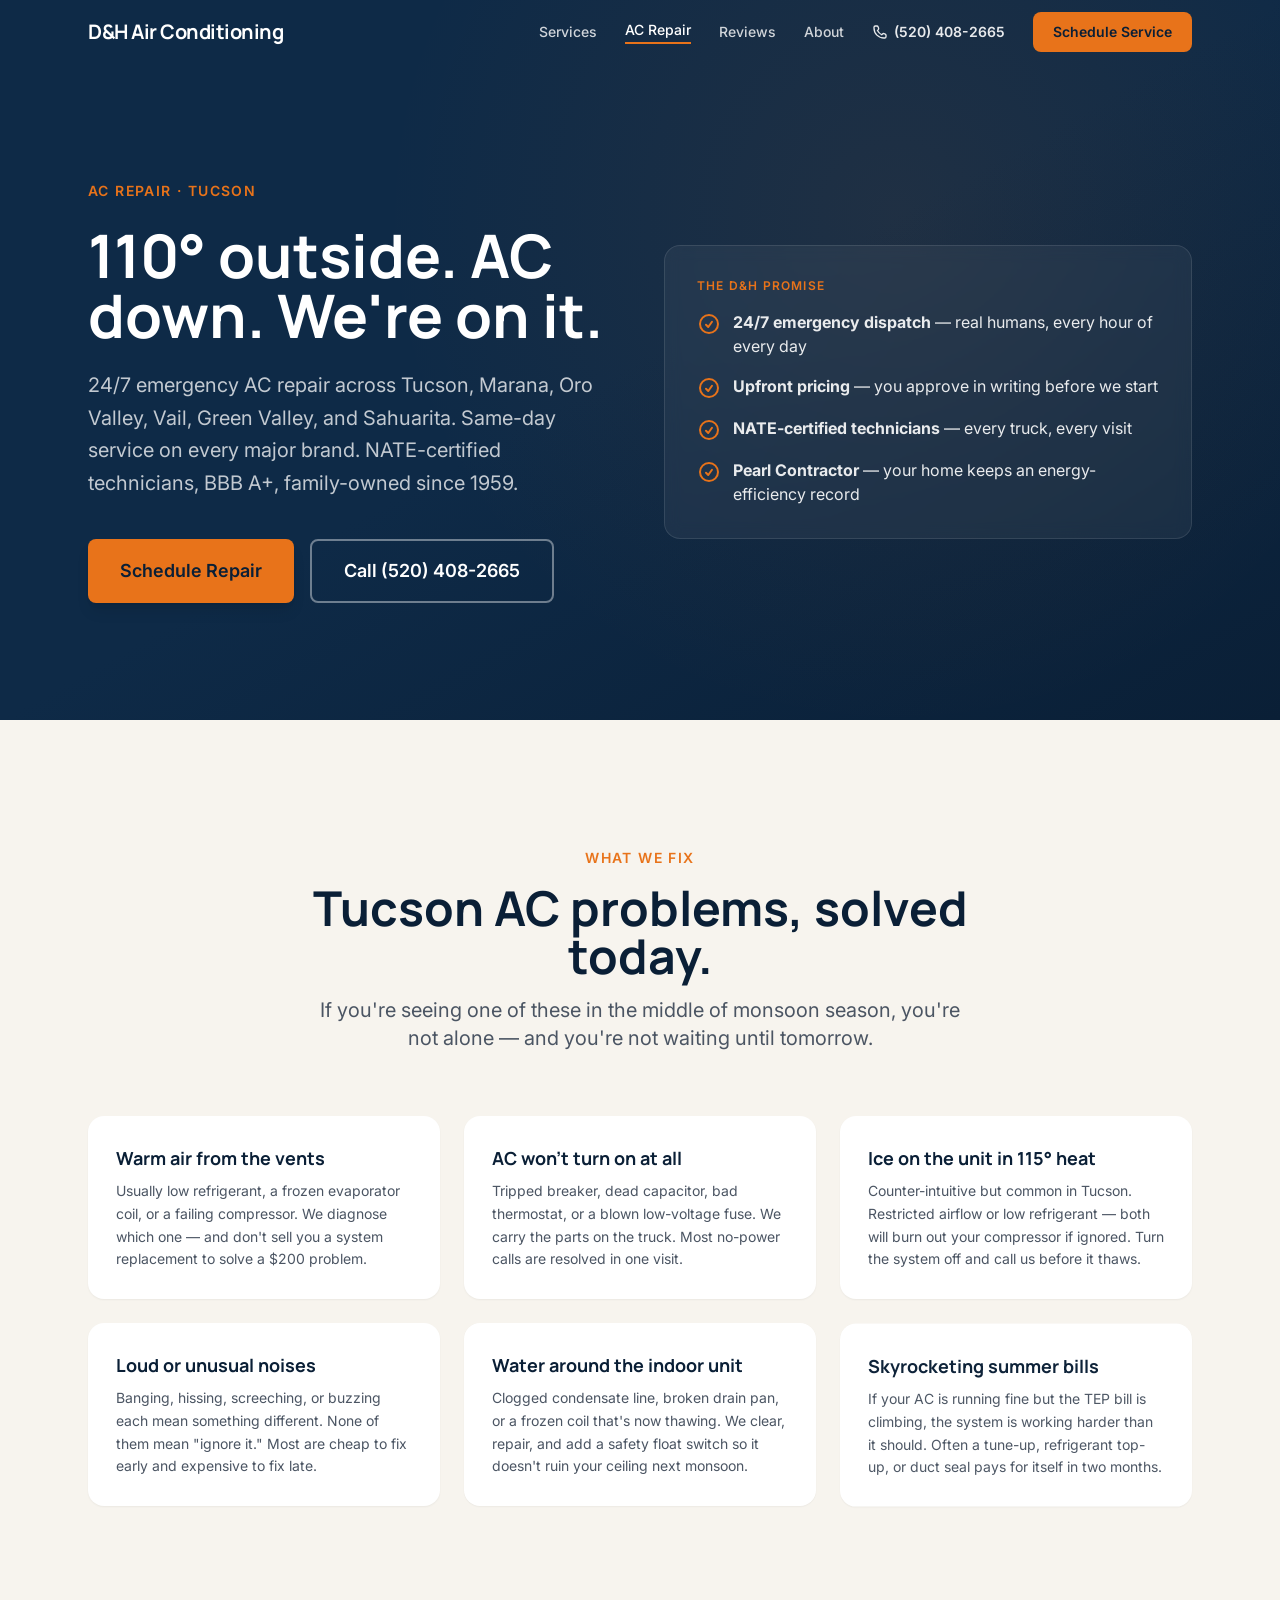
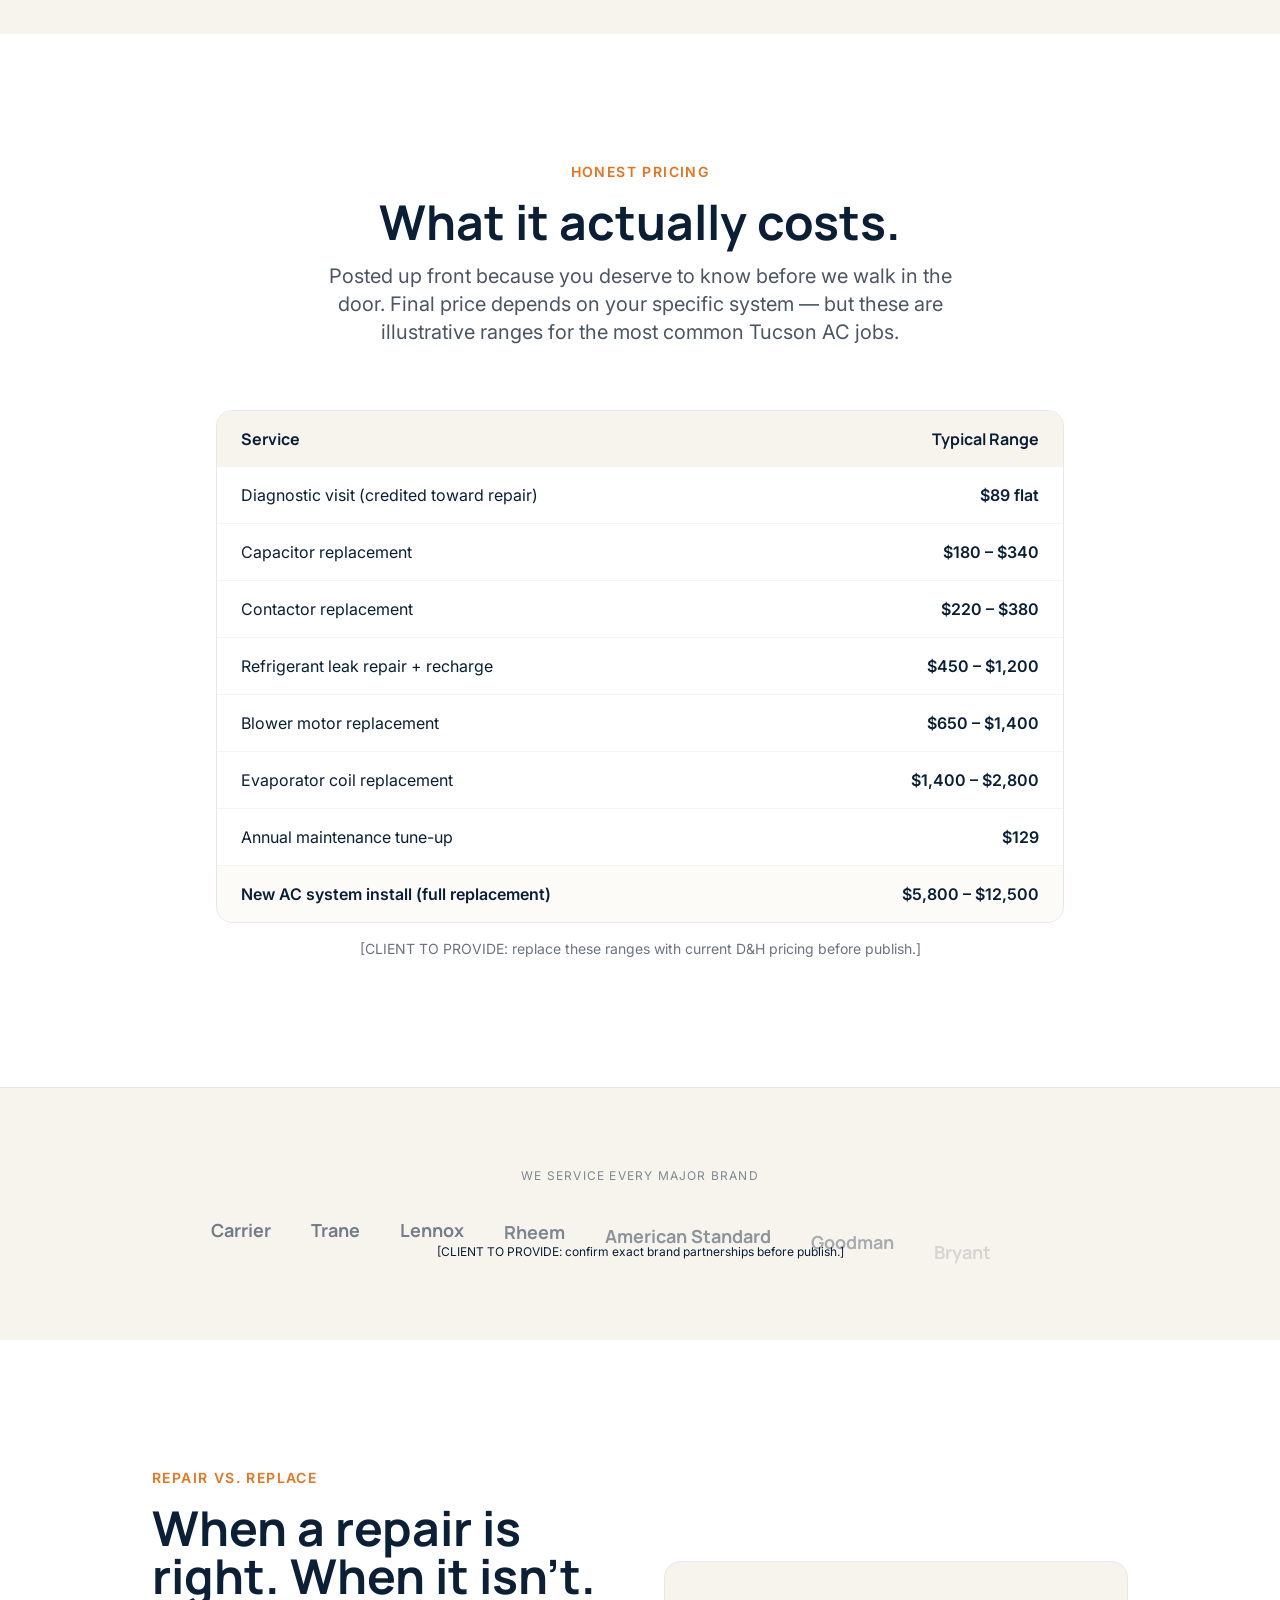
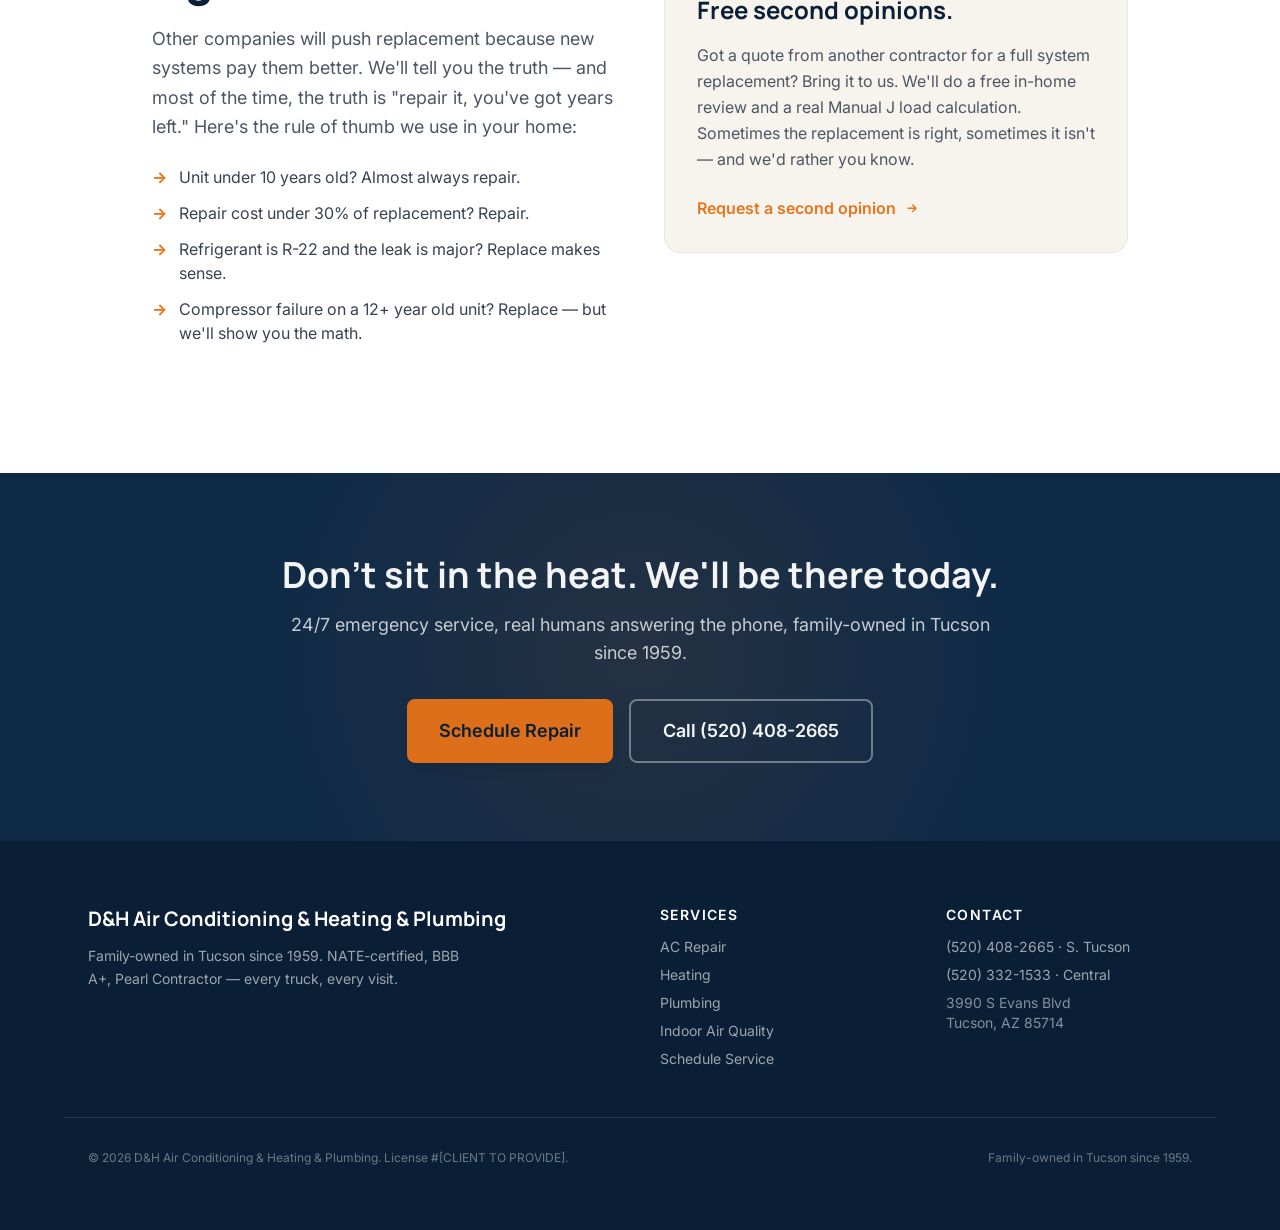
==== commit cad6a2f0: "dandhac: replace fabricated content with verified D&H facts - Tucson, AZ instead of generic / Indian" ====
--- a/projects/dandhac/ac-repair.html
+++ b/projects/dandhac/ac-repair.html
@@ -3,8 +3,8 @@
 <head>
   <meta charset="UTF-8" />
   <meta name="viewport" content="width=device-width, initial-scale=1.0" />
-  <meta name="description" content="Same-day AC repair on every major brand. $89 flat diagnostic. NATE-certified technicians. Family-owned since 1972." />
-  <title>AC Repair — D&H Heating & Air Conditioning</title>
+  <meta name="description" content="24/7 AC repair in Tucson. Same-day service across Tucson, Marana, Oro Valley, Vail, Green Valley, Sahuarita. NATE-certified technicians. Family-owned since 1959." />
+  <title>AC Repair in Tucson — D&H Air Conditioning</title>
 
   <link rel="preconnect" href="https://fonts.googleapis.com" />
   <link rel="preconnect" href="https://fonts.gstatic.com" crossorigin />
@@ -26,18 +26,18 @@
 </head>
 <body class="antialiased">
 
-<!-- HEADER (shared) -->
+<!-- HEADER -->
 <header id="site-header" class="fixed top-0 inset-x-0 z-50 border-b border-transparent">
   <nav class="max-w-6xl mx-auto px-4 md:px-6 h-16 flex items-center justify-between">
-    <a href="./index.html" class="font-display text-xl font-bold text-white tracking-tight">D&amp;H Heating &amp; Air</a>
+    <a href="./index.html" class="font-display text-xl font-bold text-white tracking-tight">D&amp;H Air Conditioning</a>
     <div class="hidden md:flex items-center gap-7">
       <a href="./index.html#services" class="text-white/80 hover:text-white text-sm font-medium">Services</a>
       <a href="./ac-repair.html" class="text-white text-sm font-medium border-b-2 border-brand-accent pb-0.5">AC Repair</a>
       <a href="./index.html#proof" class="text-white/80 hover:text-white text-sm font-medium">Reviews</a>
       <a href="./index.html#about" class="text-white/80 hover:text-white text-sm font-medium">About</a>
-      <a href="tel:+15555550199" class="text-white/90 hover:text-white text-sm font-semibold flex items-center gap-1.5">
+      <a href="tel:+15204082665" class="text-white/90 hover:text-white text-sm font-semibold flex items-center gap-1.5">
         <svg class="w-4 h-4" fill="none" stroke="currentColor" viewBox="0 0 24 24"><path stroke-linecap="round" stroke-linejoin="round" stroke-width="2" d="M3 5a2 2 0 012-2h2.28a2 2 0 011.9 1.37l.7 2.09a2 2 0 01-.45 2.02l-1.27 1.27a16 16 0 006.4 6.4l1.27-1.27a2 2 0 012.02-.45l2.09.7A2 2 0 0121 16.72V19a2 2 0 01-2 2h-1C9.6 21 3 14.4 3 6V5z"/></svg>
-        (555) 555-0199
+        (520) 408-2665
       </a>
       <a href="./schedule.html" class="bg-brand-accent text-brand-dark px-5 py-2.5 rounded-lg text-sm font-semibold hover:scale-105 transition-transform duration-200">Schedule Service</a>
     </div>
@@ -51,32 +51,32 @@
       <a href="./ac-repair.html" class="block py-3 text-white border-b border-white/10">AC Repair</a>
       <a href="./index.html#proof" class="block py-3 text-white/85 border-b border-white/10">Reviews</a>
       <a href="./index.html#about" class="block py-3 text-white/85 border-b border-white/10">About</a>
-      <a href="tel:+15555550199" class="block py-3 text-white/85 border-b border-white/10 font-semibold">Call (555) 555-0199</a>
+      <a href="tel:+15204082665" class="block py-3 text-white/85 border-b border-white/10 font-semibold">Call (520) 408-2665</a>
       <a href="./schedule.html" class="block mt-3 bg-brand-accent text-brand-dark text-center px-5 py-3 rounded-lg font-semibold">Schedule Service</a>
     </div>
   </div>
 </header>
 
-<!-- HERO — service-specific -->
+<!-- HERO -->
 <section class="relative min-h-[80svh] flex items-center bg-brand-primary text-white overflow-hidden pt-16">
   <div class="absolute inset-0 bg-gradient-to-br from-brand-primary via-brand-primary to-brand-dark"></div>
   <div class="absolute inset-0 opacity-30" style="background-image: radial-gradient(circle at 70% 30%, #E8731A44 0%, transparent 50%);"></div>
 
   <div class="relative max-w-6xl mx-auto px-4 md:px-6 py-20 md:py-28 w-full grid md:grid-cols-2 gap-12 items-center">
     <div>
-      <p class="text-brand-accent text-sm font-semibold uppercase tracking-widest mb-6" data-anim="eyebrow">AC Repair &amp; Service</p>
+      <p class="text-brand-accent text-sm font-semibold uppercase tracking-widest mb-6" data-anim="eyebrow">AC Repair · Tucson</p>
       <h1 class="font-display text-5xl md:text-6xl font-bold leading-tight mb-6" data-anim="headline">
-        AC down? We're on it.
+        110° outside. AC down. We're on it.
       </h1>
       <p class="text-xl text-white/75 mb-10 leading-relaxed" data-anim="sub">
-        Same-day repair on every major brand. $89 flat diagnostic, credited toward any repair. No surprise fees, no high-pressure replacement pitch — just an honest fix.
+        24/7 emergency AC repair across Tucson, Marana, Oro Valley, Vail, Green Valley, and Sahuarita. Same-day service on every major brand. NATE-certified technicians, BBB A+, family-owned since 1959.
       </p>
       <div class="flex flex-wrap gap-4" data-anim="cta">
         <a href="./schedule.html" class="inline-flex items-center justify-center bg-brand-accent text-brand-dark font-semibold px-8 py-4 rounded-lg text-lg hover:scale-105 transition-transform shadow-lg min-h-[48px]">
           Schedule Repair
         </a>
-        <a href="tel:+15555550199" class="inline-flex items-center justify-center border-2 border-white/40 text-white font-semibold px-8 py-4 rounded-lg text-lg hover:bg-white hover:text-brand-dark transition-colors min-h-[48px]">
-          Call (555) 555-0199
+        <a href="tel:+15204082665" class="inline-flex items-center justify-center border-2 border-white/40 text-white font-semibold px-8 py-4 rounded-lg text-lg hover:bg-white hover:text-brand-dark transition-colors min-h-[48px]">
+          Call (520) 408-2665
         </a>
       </div>
     </div>
@@ -87,7 +87,7 @@
       <ul class="space-y-4 text-white/90">
         <li class="flex gap-3">
           <svg class="w-6 h-6 flex-shrink-0 mt-0.5" fill="none" stroke="#E8731A" stroke-width="2" viewBox="0 0 24 24"><path stroke-linecap="round" stroke-linejoin="round" d="M9 12.75L11.25 15 15 9.75M21 12a9 9 0 11-18 0 9 9 0 0118 0z"/></svg>
-          <div><strong>90-minute average response</strong> during business hours, Mon–Sat</div>
+          <div><strong>24/7 emergency dispatch</strong> — real humans, every hour of every day</div>
         </li>
         <li class="flex gap-3">
           <svg class="w-6 h-6 flex-shrink-0 mt-0.5" fill="none" stroke="#E8731A" stroke-width="2" viewBox="0 0 24 24"><path stroke-linecap="round" stroke-linejoin="round" d="M9 12.75L11.25 15 15 9.75M21 12a9 9 0 11-18 0 9 9 0 0118 0z"/></svg>
@@ -95,24 +95,24 @@
         </li>
         <li class="flex gap-3">
           <svg class="w-6 h-6 flex-shrink-0 mt-0.5" fill="none" stroke="#E8731A" stroke-width="2" viewBox="0 0 24 24"><path stroke-linecap="round" stroke-linejoin="round" d="M9 12.75L11.25 15 15 9.75M21 12a9 9 0 11-18 0 9 9 0 0118 0z"/></svg>
-          <div><strong>One-year repair warranty</strong> — if it breaks again, we fix it free</div>
-        </li>
-        <li class="flex gap-3">
-          <svg class="w-6 h-6 flex-shrink-0 mt-0.5" fill="none" stroke="#E8731A" stroke-width="2" viewBox="0 0 24 24"><path stroke-linecap="round" stroke-linejoin="round" d="M9 12.75L11.25 15 15 9.75M21 12a9 9 0 11-18 0 9 9 0 0118 0z"/></svg>
           <div><strong>NATE-certified technicians</strong> — every truck, every visit</div>
         </li>
-      </ul>
-    </div>
-  </div>
-</section>
-
-<!-- COMMON PROBLEMS -->
+        <li class="flex gap-3">
+          <svg class="w-6 h-6 flex-shrink-0 mt-0.5" fill="none" stroke="#E8731A" stroke-width="2" viewBox="0 0 24 24"><path stroke-linecap="round" stroke-linejoin="round" d="M9 12.75L11.25 15 15 9.75M21 12a9 9 0 11-18 0 9 9 0 0118 0z"/></svg>
+          <div><strong>Pearl Contractor</strong> — your home keeps an energy-efficiency record</div>
+        </li>
+      </ul>
+    </div>
+  </div>
+</section>
+
+<!-- COMMON PROBLEMS — Tucson-specific -->
 <section class="py-24 md:py-32 bg-brand-light">
   <div class="max-w-6xl mx-auto px-4 md:px-6">
     <div class="text-center mb-16 max-w-2xl mx-auto" data-reveal>
       <p class="text-brand-accent text-sm font-semibold uppercase tracking-widest mb-4">What we fix</p>
-      <h2 class="font-display text-4xl md:text-5xl font-bold text-brand-dark mb-4">Common AC problems, solved today.</h2>
-      <p class="text-xl text-gray-600">If you're seeing one of these, you're not alone — and you're not waiting until tomorrow.</p>
+      <h2 class="font-display text-4xl md:text-5xl font-bold text-brand-dark mb-4">Tucson AC problems, solved today.</h2>
+      <p class="text-xl text-gray-600">If you're seeing one of these in the middle of monsoon season, you're not alone — and you're not waiting until tomorrow.</p>
     </div>
 
     <div class="grid md:grid-cols-2 lg:grid-cols-3 gap-6" data-stagger>
@@ -125,8 +125,8 @@
         <p class="text-gray-600 leading-relaxed text-sm">Tripped breaker, dead capacitor, bad thermostat, or a blown low-voltage fuse. We carry the parts on the truck. Most no-power calls are resolved in one visit.</p>
       </article>
       <article class="bg-white rounded-2xl p-7 shadow-sm hover:shadow-xl hover:-translate-y-1 transition-all duration-300">
-        <h3 class="font-display text-lg font-bold text-brand-dark mb-2">Ice on the unit or copper lines</h3>
-        <p class="text-gray-600 leading-relaxed text-sm">Restricted airflow or low refrigerant — both will burn out your compressor if ignored. Turn the system off, call us, and we'll be there before the ice melts.</p>
+        <h3 class="font-display text-lg font-bold text-brand-dark mb-2">Ice on the unit in 115° heat</h3>
+        <p class="text-gray-600 leading-relaxed text-sm">Counter-intuitive but common in Tucson. Restricted airflow or low refrigerant — both will burn out your compressor if ignored. Turn the system off and call us before it thaws.</p>
       </article>
       <article class="bg-white rounded-2xl p-7 shadow-sm hover:shadow-xl hover:-translate-y-1 transition-all duration-300">
         <h3 class="font-display text-lg font-bold text-brand-dark mb-2">Loud or unusual noises</h3>
@@ -134,11 +134,11 @@
       </article>
       <article class="bg-white rounded-2xl p-7 shadow-sm hover:shadow-xl hover:-translate-y-1 transition-all duration-300">
         <h3 class="font-display text-lg font-bold text-brand-dark mb-2">Water around the indoor unit</h3>
-        <p class="text-gray-600 leading-relaxed text-sm">Clogged condensate line, broken drain pan, or a frozen coil that's now thawing. We clear, repair, and add a safety float switch so it doesn't ruin your ceiling next time.</p>
-      </article>
-      <article class="bg-white rounded-2xl p-7 shadow-sm hover:shadow-xl hover:-translate-y-1 transition-all duration-300">
-        <h3 class="font-display text-lg font-bold text-brand-dark mb-2">High electric bills</h3>
-        <p class="text-gray-600 leading-relaxed text-sm">If your AC is running fine but the bill is climbing, the system is working harder than it should. Often a tune-up, refrigerant top-up, or duct seal pays for itself in two months.</p>
+        <p class="text-gray-600 leading-relaxed text-sm">Clogged condensate line, broken drain pan, or a frozen coil that's now thawing. We clear, repair, and add a safety float switch so it doesn't ruin your ceiling next monsoon.</p>
+      </article>
+      <article class="bg-white rounded-2xl p-7 shadow-sm hover:shadow-xl hover:-translate-y-1 transition-all duration-300">
+        <h3 class="font-display text-lg font-bold text-brand-dark mb-2">Skyrocketing summer bills</h3>
+        <p class="text-gray-600 leading-relaxed text-sm">If your AC is running fine but the TEP bill is climbing, the system is working harder than it should. Often a tune-up, refrigerant top-up, or duct seal pays for itself in two months.</p>
       </article>
     </div>
   </div>
@@ -150,7 +150,7 @@
     <div class="text-center mb-16" data-reveal>
       <p class="text-brand-accent text-sm font-semibold uppercase tracking-widest mb-4">Honest pricing</p>
       <h2 class="font-display text-4xl md:text-5xl font-bold text-brand-dark mb-4">What it actually costs.</h2>
-      <p class="text-xl text-gray-600 max-w-2xl mx-auto">Posted up front because you deserve to know before we walk in the door. Final price depends on your specific system — but these are real ranges from real recent jobs.</p>
+      <p class="text-xl text-gray-600 max-w-2xl mx-auto">Posted up front because you deserve to know before we walk in the door. Final price depends on your specific system — but these are illustrative ranges for the most common Tucson AC jobs.</p>
     </div>
 
     <div class="border border-gray-200 rounded-2xl overflow-hidden" data-reveal>
@@ -173,7 +173,7 @@
         </tbody>
       </table>
     </div>
-    <p class="text-sm text-gray-500 mt-4 text-center">[CLIENT TO PROVIDE: confirm these are your real ranges. Replace before publishing.]</p>
+    <p class="text-sm text-gray-500 mt-4 text-center">[CLIENT TO PROVIDE: replace these ranges with current D&amp;H pricing before publish.]</p>
   </div>
 </section>
 
@@ -191,6 +191,7 @@
       <span class="font-display text-lg font-bold text-brand-dark/70">Bryant</span>
       <span class="font-display text-lg font-bold text-brand-dark/70">York</span>
     </div>
+    <p class="text-center text-xs text-brand-dark/40 mt-6">[CLIENT TO PROVIDE: confirm exact brand partnerships before publish.]</p>
   </div>
 </section>
 
@@ -200,7 +201,7 @@
     <div data-reveal>
       <p class="text-brand-accent text-sm font-semibold uppercase tracking-widest mb-4">Repair vs. replace</p>
       <h2 class="font-display text-4xl md:text-5xl font-bold text-brand-dark mb-6 leading-tight">When a repair is right. When it isn't.</h2>
-      <p class="text-lg text-gray-600 leading-relaxed mb-6">Other companies will tell you to replace because new systems pay them better. We'll tell you the truth — and most of the time, the truth is "repair it, you've got years left." Here's the rule of thumb we use in your home:</p>
+      <p class="text-lg text-gray-600 leading-relaxed mb-6">Other companies will push replacement because new systems pay them better. We'll tell you the truth — and most of the time, the truth is "repair it, you've got years left." Here's the rule of thumb we use in your home:</p>
       <ul class="space-y-3 text-gray-700">
         <li class="flex gap-3"><span class="text-brand-accent font-bold">→</span> Unit under 10 years old? Almost always repair.</li>
         <li class="flex gap-3"><span class="text-brand-accent font-bold">→</span> Repair cost under 30% of replacement? Repair.</li>
@@ -210,7 +211,7 @@
     </div>
     <div class="bg-brand-light rounded-2xl p-8 border border-gray-200" data-reveal>
       <p class="font-display text-2xl font-bold text-brand-dark mb-4">Free second opinions.</p>
-      <p class="text-gray-600 leading-relaxed mb-6">Got a quote from another contractor for a full system replacement? Bring it to us. We'll do a free in-home review and a real Manual J load calculation. About 30% of the time, the replacement isn't necessary — and we'll tell you so even though it costs us the sale.</p>
+      <p class="text-gray-600 leading-relaxed mb-6">Got a quote from another contractor for a full system replacement? Bring it to us. We'll do a free in-home review and a real Manual J load calculation. Sometimes the replacement is right, sometimes it isn't — and we'd rather you know.</p>
       <a href="./schedule.html" class="inline-flex items-center gap-2 font-semibold text-brand-accent hover:gap-3 transition-all">
         Request a second opinion
         <svg class="w-4 h-4" fill="none" stroke="currentColor" stroke-width="2" viewBox="0 0 24 24"><path stroke-linecap="round" stroke-linejoin="round" d="M13 7l5 5m0 0l-5 5m5-5H6"/></svg>
@@ -224,26 +225,27 @@
   <div class="absolute inset-0 opacity-30" style="background-image: radial-gradient(circle at 50% 50%, #E8731A55 0%, transparent 60%);"></div>
   <div class="relative max-w-3xl mx-auto px-4 md:px-6 text-center">
     <h2 class="font-display text-3xl md:text-4xl font-bold mb-4" data-reveal>Don't sit in the heat. We'll be there today.</h2>
-    <p class="text-white/80 text-lg mb-8" data-reveal>Same-day repair, real humans answering the phone, family-owned since 1972.</p>
+    <p class="text-white/80 text-lg mb-8" data-reveal>24/7 emergency service, real humans answering the phone, family-owned in Tucson since 1959.</p>
     <div class="flex flex-wrap justify-center gap-4" data-reveal>
       <a href="./schedule.html" class="bg-brand-accent text-brand-dark font-semibold px-8 py-4 rounded-lg text-lg hover:scale-105 transition-transform shadow-lg min-h-[48px] inline-flex items-center">Schedule Repair</a>
-      <a href="tel:+15555550199" class="border-2 border-white/40 text-white font-semibold px-8 py-4 rounded-lg text-lg hover:bg-white hover:text-brand-dark transition-colors min-h-[48px] inline-flex items-center">Call (555) 555-0199</a>
-    </div>
-  </div>
-</section>
-
-<!-- FOOTER (shared) -->
+      <a href="tel:+15204082665" class="border-2 border-white/40 text-white font-semibold px-8 py-4 rounded-lg text-lg hover:bg-white hover:text-brand-dark transition-colors min-h-[48px] inline-flex items-center">Call (520) 408-2665</a>
+    </div>
+  </div>
+</section>
+
+<!-- FOOTER -->
 <footer class="bg-brand-dark text-white/60 py-16">
   <div class="max-w-6xl mx-auto px-4 md:px-6 grid md:grid-cols-4 gap-10">
     <div class="md:col-span-2">
-      <p class="font-display text-xl font-bold text-white mb-3">D&amp;H Heating &amp; Air Conditioning</p>
-      <p class="text-sm leading-relaxed max-w-sm">Comfort, fixed right the first time. Family-owned, NATE-certified, BBB A+ — every truck, every visit, since 1972.</p>
+      <p class="font-display text-xl font-bold text-white mb-3">D&amp;H Air Conditioning &amp; Heating &amp; Plumbing</p>
+      <p class="text-sm leading-relaxed max-w-sm">Family-owned in Tucson since 1959. NATE-certified, BBB A+, Pearl Contractor — every truck, every visit.</p>
     </div>
     <div>
       <p class="text-white font-semibold mb-3 text-sm uppercase tracking-widest">Services</p>
       <ul class="space-y-2 text-sm">
         <li><a href="./ac-repair.html" class="hover:text-white">AC Repair</a></li>
         <li><a href="./index.html#services" class="hover:text-white">Heating</a></li>
+        <li><a href="./index.html#services" class="hover:text-white">Plumbing</a></li>
         <li><a href="./index.html#services" class="hover:text-white">Indoor Air Quality</a></li>
         <li><a href="./schedule.html" class="hover:text-white">Schedule Service</a></li>
       </ul>
@@ -251,20 +253,21 @@
     <div>
       <p class="text-white font-semibold mb-3 text-sm uppercase tracking-widest">Contact</p>
       <ul class="space-y-2 text-sm">
-        <li><a href="tel:+15555550199" class="hover:text-white">(555) 555-0199</a></li>
-        <li><a href="mailto:service@dandhac.com" class="hover:text-white">service@dandhac.com</a></li>
-        <li class="text-white/50">[CLIENT TO PROVIDE address]</li>
+        <li><a href="tel:+15204082665" class="hover:text-white">(520) 408-2665 · S. Tucson</a></li>
+        <li><a href="tel:+15203321533" class="hover:text-white">(520) 332-1533 · Central</a></li>
+        <li class="text-white/50 pt-2">3990 S Evans Blvd<br/>Tucson, AZ 85714</li>
       </ul>
     </div>
   </div>
   <div class="max-w-6xl mx-auto px-4 md:px-6 mt-12 pt-8 border-t border-white/10 text-xs text-white/40 flex flex-wrap justify-between gap-2">
-    <p>© 2026 D&amp;H Heating &amp; Air Conditioning. License #[CLIENT TO PROVIDE].</p>
-    <p>Family-owned since 1972.</p>
+    <p>© <span id="year-acrep"></span> D&amp;H Air Conditioning &amp; Heating &amp; Plumbing. License #[CLIENT TO PROVIDE].</p>
+    <p>Family-owned in Tucson since 1959.</p>
   </div>
 </footer>
 
 <script src="./vendor-gsap.min.js"></script>
 <script src="./vendor-scrolltrigger.min.js"></script>
 <script src="./main.js"></script>
+<script>document.getElementById('year-acrep').textContent = new Date().getFullYear();</script>
 </body>
 </html>
